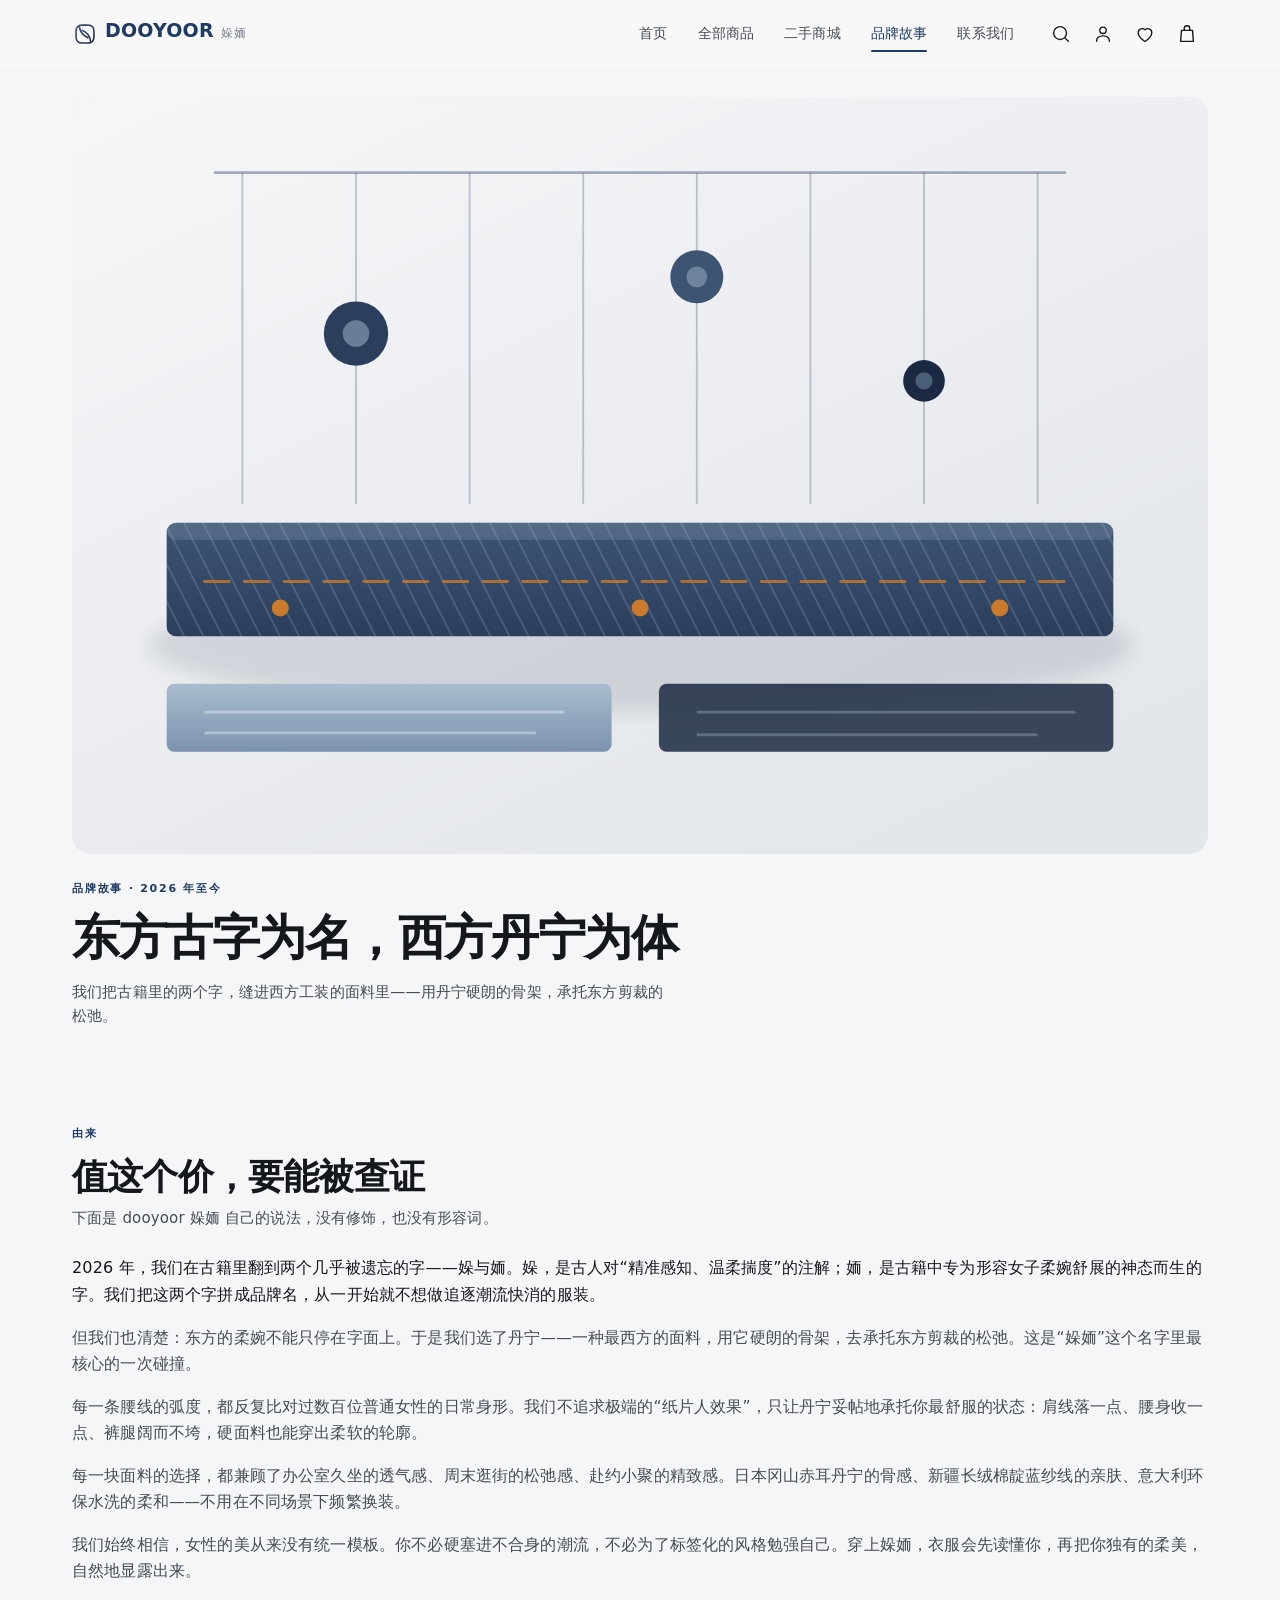
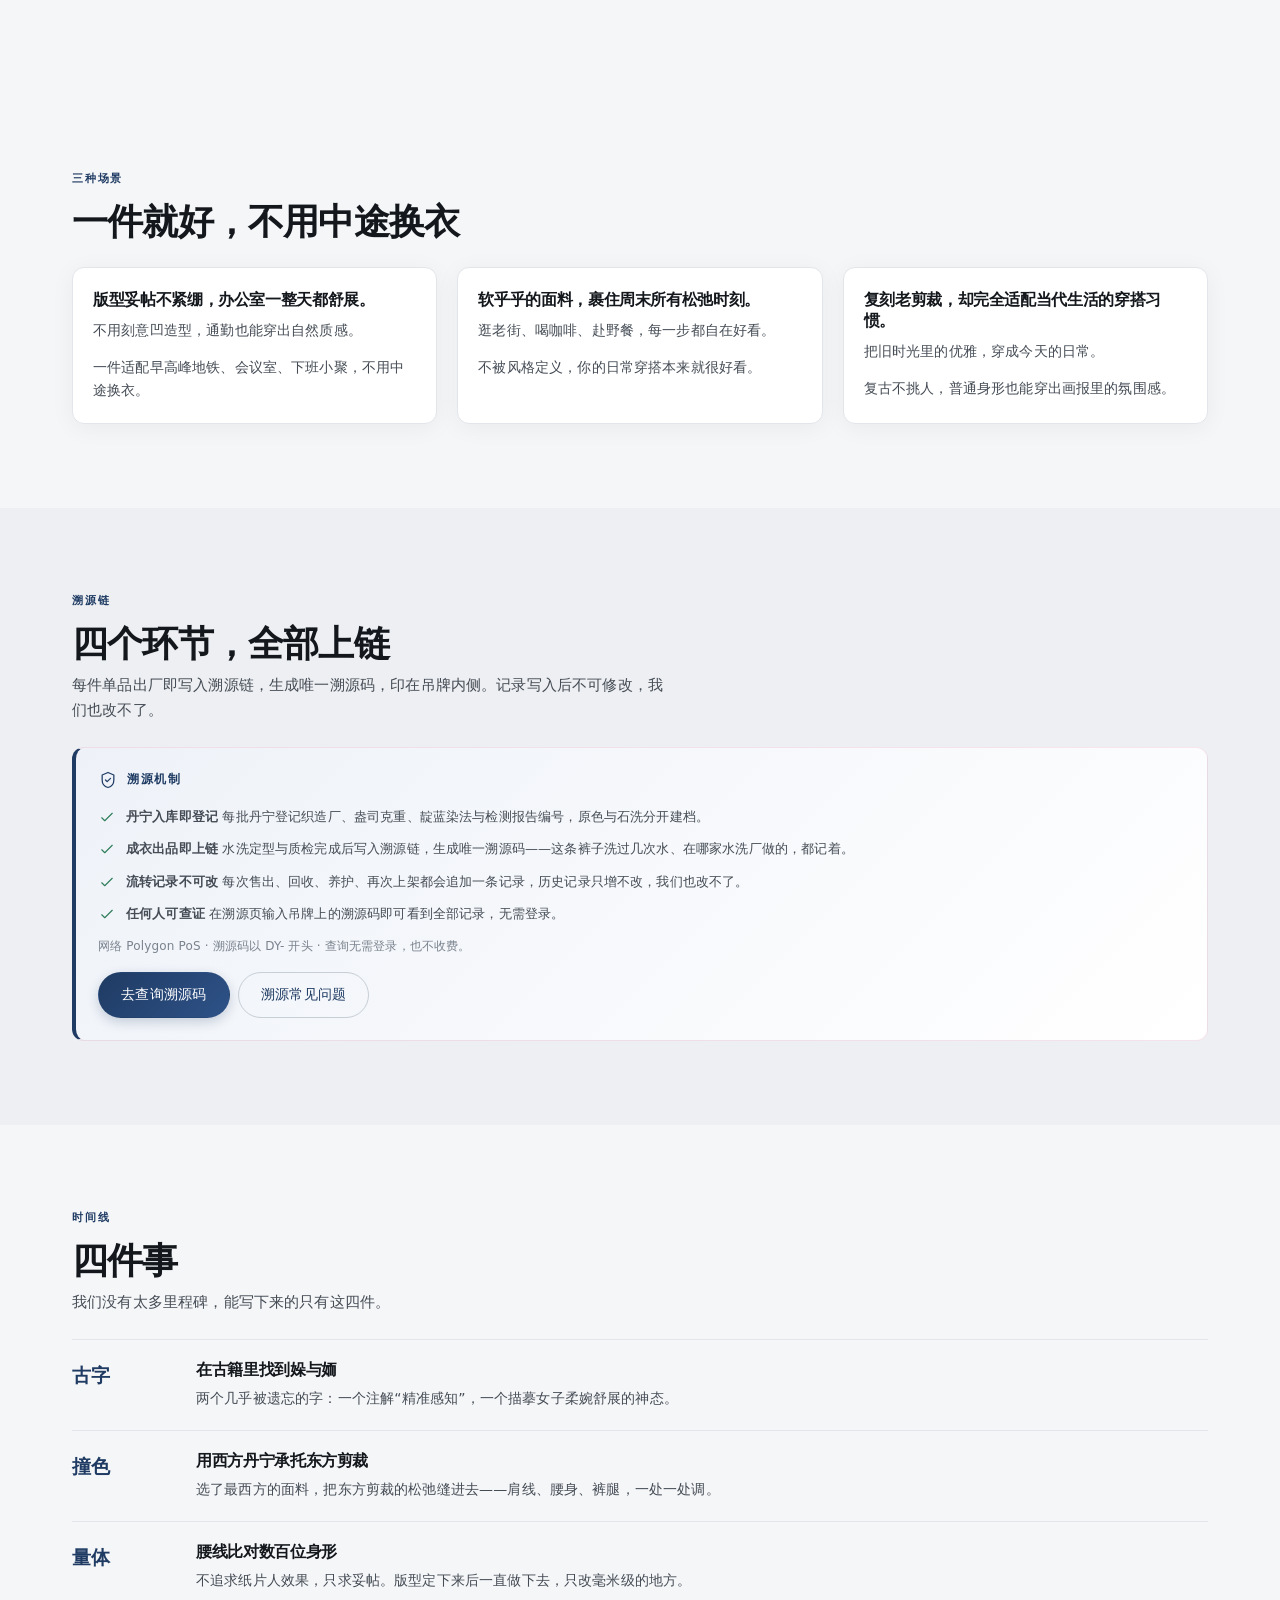
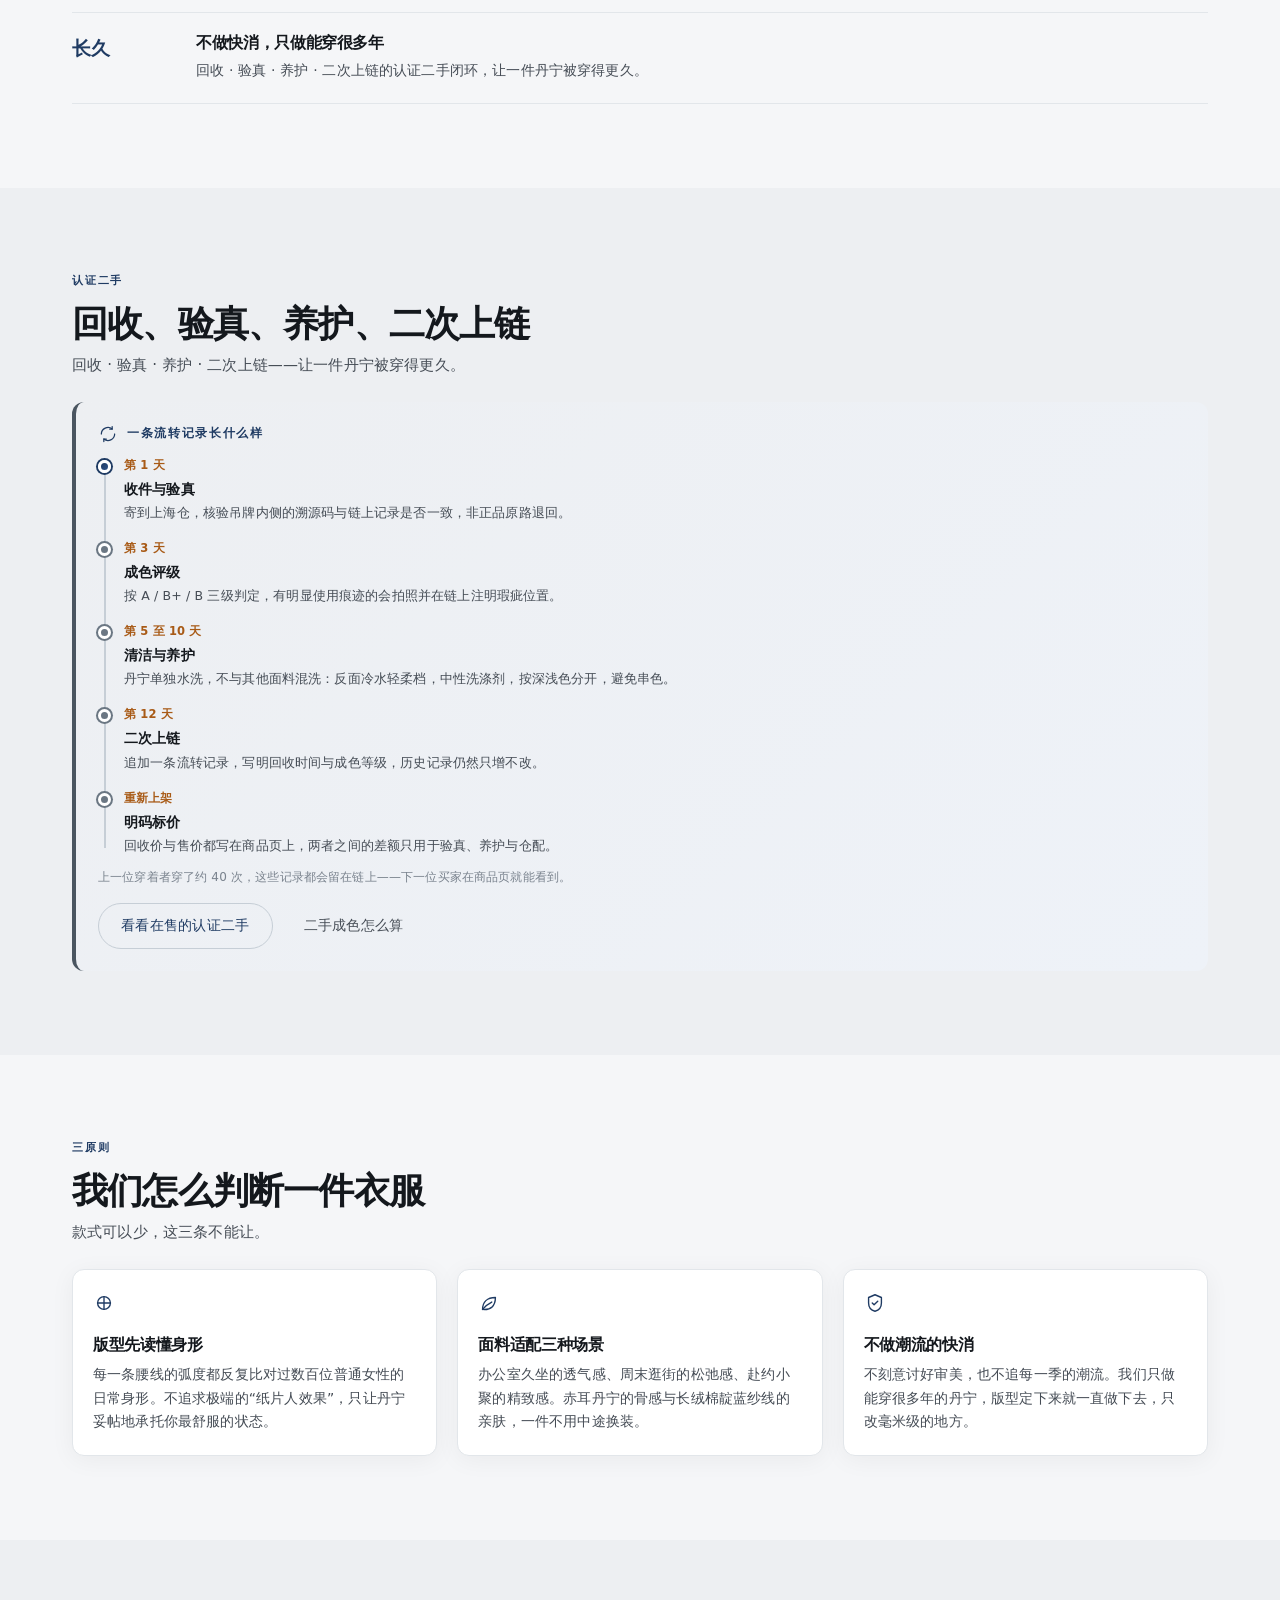
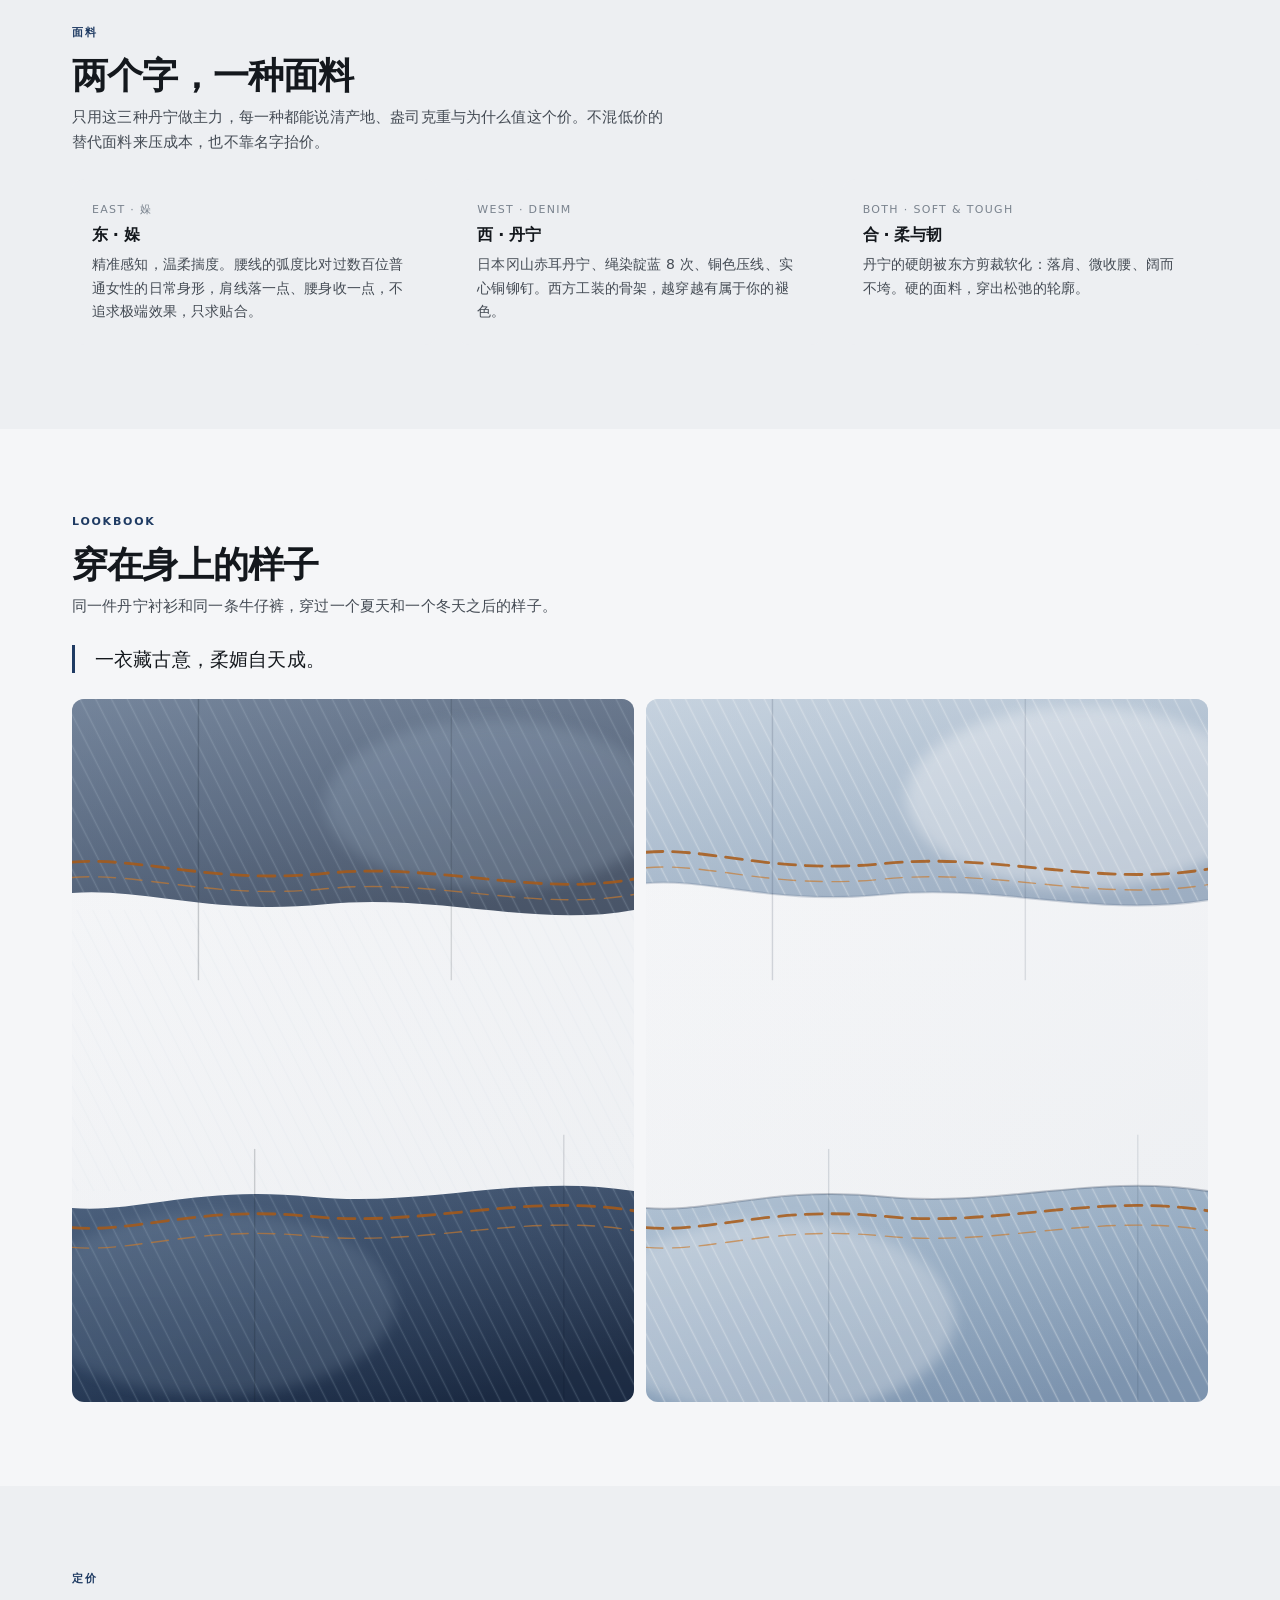
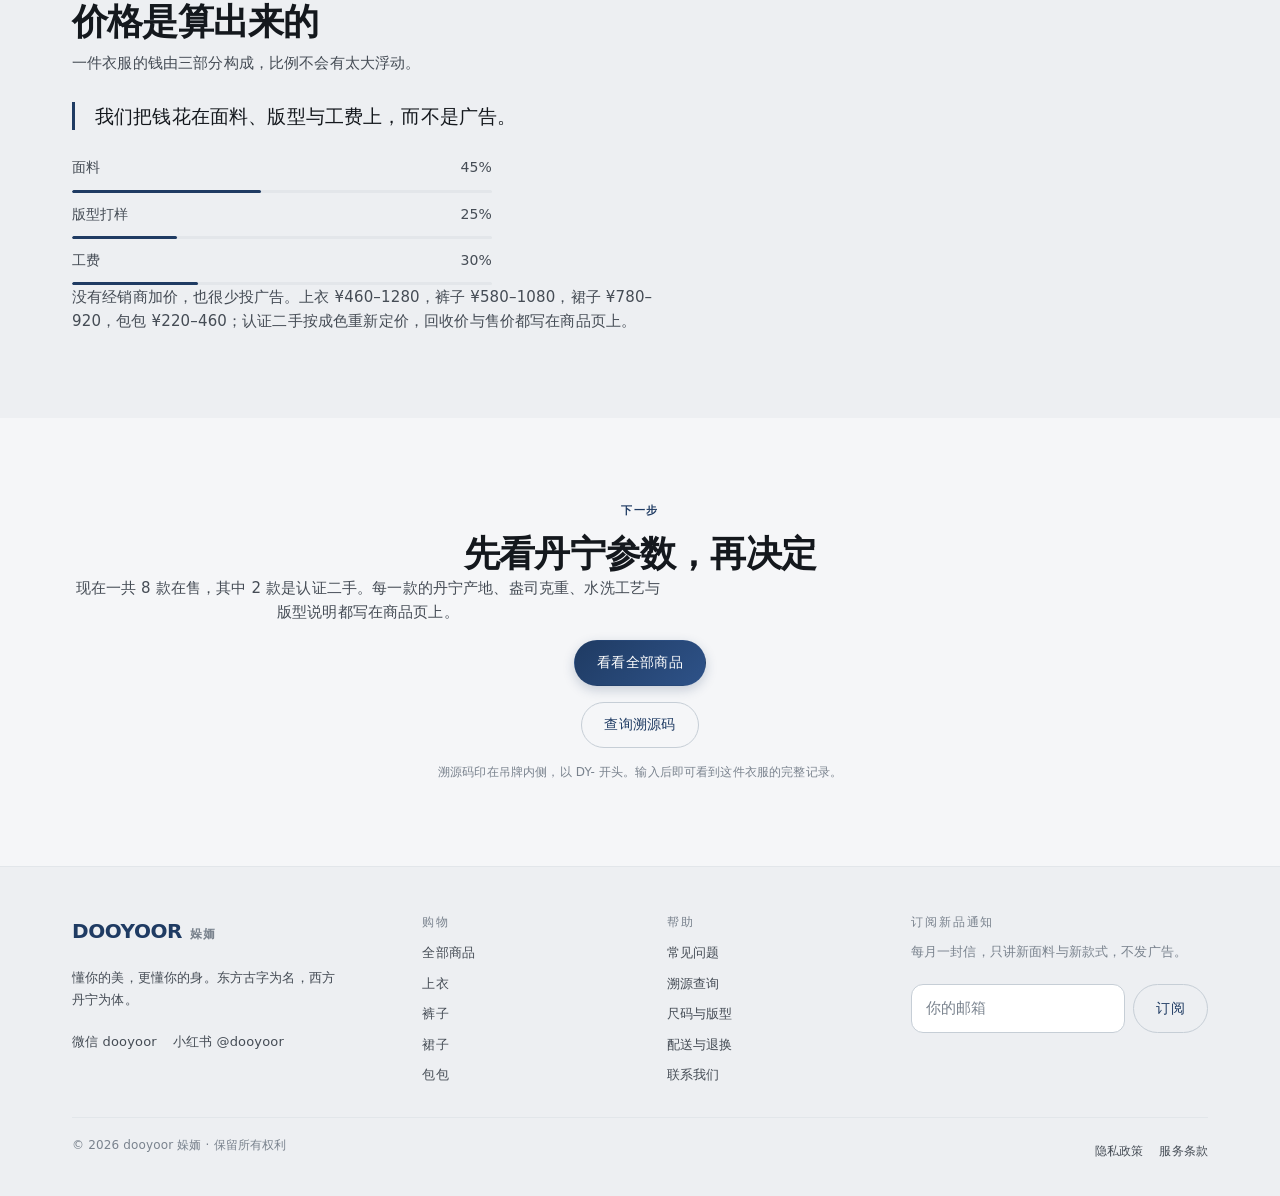
==== about.html @ 101dfeb8 "Add files via upload" ====
<!DOCTYPE html>
<html lang="zh-CN">
<head>
  <meta charset="utf-8">
  <meta name="viewport" content="width=device-width, initial-scale=1, viewport-fit=cover">
  <title>品牌故事 · 㛊䎟 dooyoor</title>
  <meta name="description" content="2026 年我们在古籍里翻到两个几乎被遗忘的字——㛊与䎟。以东方古字为名，用西方丹宁为体，做适配当代都市女性的松弛感丹宁女装。">
  <meta name="theme-color" content="#F5F6F8">
  <meta property="og:type" content="website">
  <meta property="og:title" content="品牌故事 · 㛊䎟 dooyoor">
  <meta property="og:description" content="2026 年我们在古籍里翻到两个几乎被遗忘的字——㛊与䎟。以东方古字为名，用西方丹宁为体，做适配当代都市女性的松弛感丹宁女装。">
  <meta property="og:image" content="assets/hero.svg">
  <link rel="icon" href="assets/logo-mark.svg" type="image/svg+xml">
  <link rel="apple-touch-icon" href="assets/logo-mark.svg">
  <link rel="stylesheet" href="css/style.css">
</head>
<body data-page="about">

  <a class="skip-link" href="#main">跳到主要内容</a>

  <header class="site-header" data-header>
    <div class="container header-inner">
      <button class="icon-btn menu-toggle" type="button" aria-label="打开菜单" aria-expanded="false" aria-controls="drawer" data-menu-toggle>
        <svg viewBox="0 0 24 24" width="22" height="22" aria-hidden="true" fill="none" stroke="currentColor" stroke-width="1.5" stroke-linecap="round"><path d="M3 6h18M3 12h18M3 18h18"/></svg>
      </button>

      <a class="brand" href="index.html">
        <img class="brand-mark" src="assets/logo-mark.svg" alt="" width="26" height="26" decoding="async">
        <span class="brand-name">dooyoor</span>
        <span class="brand-cn" aria-hidden="true">㛊䎟</span>
      </a>

      <nav class="nav-primary" aria-label="主导航">
        <a class="nav-link" href="index.html" data-nav="index">首页</a>
        <a class="nav-link" href="shop.html" data-nav="shop">全部商品</a>
        <a class="nav-link" href="preowned.html" data-nav="preowned">二手商城</a>
        <a class="nav-link" href="about.html" data-nav="about">品牌故事</a>
        <a class="nav-link" href="contact.html" data-nav="contact">联系我们</a>
      </nav>

      <div class="header-actions">
        <button class="icon-btn" type="button" aria-label="搜索商品" aria-expanded="false" aria-controls="search" data-search-toggle>
          <svg viewBox="0 0 24 24" width="22" height="22" aria-hidden="true" fill="none" stroke="currentColor" stroke-width="1.5" stroke-linecap="round"><circle cx="11" cy="11" r="7"/><path d="M20 20l-3.5-3.5"/></svg>
        </button>
        <a class="icon-btn" href="account.html" aria-label="我的" data-account-link>
          <svg viewBox="0 0 24 24" width="22" height="22" aria-hidden="true" fill="none" stroke="currentColor" stroke-width="1.5" stroke-linecap="round" stroke-linejoin="round"><circle cx="12" cy="8" r="3.5"/><path d="M5 20c0-3.9 3.1-6 7-6s7 2.1 7 6"/></svg>
        </a>
        <a class="icon-btn fav-link" href="shop.html?fav=1" aria-label="我的收藏">
          <svg viewBox="0 0 24 24" width="22" height="22" aria-hidden="true" fill="none" stroke="currentColor" stroke-width="1.5" stroke-linecap="round" stroke-linejoin="round"><path d="M12 20.2S4.6 15.5 4.6 10.4A4.3 4.3 0 0 1 12 7.5a4.3 4.3 0 0 1 7.4 2.9c0 5.1-7.4 9.8-7.4 9.8Z"/></svg>
          <span class="cart-badge" data-fav-count hidden>0</span>
        </a>
        <a class="icon-btn" href="cart.html" aria-label="购物袋">
          <svg viewBox="0 0 24 24" width="22" height="22" aria-hidden="true" fill="none" stroke="currentColor" stroke-width="1.5" stroke-linecap="round" stroke-linejoin="round"><path d="M6 8h12l1 12H5L6 8Z"/><path d="M9 8V6a3 3 0 0 1 6 0v2"/></svg>
          <span class="cart-badge" data-cart-count hidden>0</span>
        </a>
      </div>
    </div>
  </header>

  <div class="drawer" id="drawer" data-drawer hidden>
    <div class="drawer-backdrop" data-drawer-close></div>
    <aside class="drawer-panel" role="dialog" aria-modal="true" aria-label="站点菜单">
      <div class="drawer-head">
        <span class="drawer-title">dooyoor</span>
        <button class="icon-btn" type="button" aria-label="关闭菜单" data-drawer-close>
          <svg viewBox="0 0 24 24" width="22" height="22" aria-hidden="true" fill="none" stroke="currentColor" stroke-width="1.5" stroke-linecap="round"><path d="M6 6l12 12M18 6L6 18"/></svg>
        </button>
      </div>
      <nav class="drawer-nav" aria-label="移动端导航">
        <a class="drawer-link" href="index.html" data-nav="index">首页</a>
        <a class="drawer-link" href="shop.html" data-nav="shop">全部商品</a>
        <a class="drawer-link" href="preowned.html" data-nav="preowned">二手商城</a>
        <a class="drawer-link" href="verify.html" data-nav="verify">溯源查询</a>
        <a class="drawer-link" href="about.html" data-nav="about">品牌故事</a>
        <a class="drawer-link" href="contact.html" data-nav="contact">联系我们</a>
        <a class="drawer-link" href="cart.html" data-nav="cart">购物袋</a>
        <a class="drawer-link" href="shop.html?fav=1">我的收藏</a>
        <a class="drawer-link" href="account.html">我的账户</a>
      </nav>
      <div class="drawer-foot">
        <p class="drawer-note">满 ¥999 免运费 · 认证二手 7 天无理由</p>
        <a class="drawer-mail" href="mailto:hello@dooyoor.com">hello@dooyoor.com</a>
      </div>
    </aside>
  </div>

  <div class="search-overlay" id="search" data-search hidden>
    <div class="search-backdrop" data-search-close></div>
    <div class="search-panel" role="dialog" aria-modal="true" aria-label="搜索商品">
      <form class="search-form" action="shop.html" method="get" role="search">
        <label class="u-sr-only" for="siteSearch">搜索商品</label>
        <div class="search-field">
          <input class="input search-input" id="siteSearch" name="q" type="search" placeholder="搜索商品名或品类，如：丹宁" autocomplete="off">
          <button class="search-clear" type="button" aria-label="清空搜索内容" data-search-clear hidden>
            <svg viewBox="0 0 24 24" width="18" height="18" aria-hidden="true" fill="none" stroke="currentColor" stroke-width="1.5" stroke-linecap="round"><path d="M6 6l12 12M18 6L6 18"/></svg>
          </button>
        </div>
        <button class="btn btn--primary" type="submit">搜索</button>
      </form>
      <div class="search-suggest">
        <span class="search-suggest-label">热门搜索</span>
        <a class="filter-chip" href="shop.html?q=丹宁">丹宁</a>
        <a class="filter-chip" href="shop.html?q=牛仔">牛仔裤</a>
        <a class="filter-chip" href="shop.html?q=裙">裙子</a>
        <a class="filter-chip" href="shop.html?cond=used">认证二手</a>
      </div>
      <button class="btn btn--ghost search-close" type="button" data-search-close>关闭</button>
    </div>
  </div>

  <main id="main">

    <section class="about-hero">
      <div class="container">
        <div class="about-hero-media">
          <img src="assets/about-workshop.svg" alt="dooyoor 上海丹宁工坊：六米长的裁床、竖立的线架与几卷待裁的靛蓝丹宁" width="1200" height="800" decoding="async">
        </div>
        <p class="eyebrow">品牌故事 · 2026 年至今</p>
        <h1 class="h1">东方古字为名，西方丹宁为体</h1>
        <p class="lead">我们把古籍里的两个字，缝进西方工装的面料里——用丹宁硬朗的骨架，承托东方剪裁的松弛。</p>
      </div>
    </section>

    <section class="section">
      <div class="container">
        <div class="section-head">
          <p class="eyebrow">由来</p>
          <h2 class="h2">值这个价，要能被查证</h2>
          <p class="lead">下面是 dooyoor 㛊䎟 自己的说法，没有修饰，也没有形容词。</p>
        </div>
        <div class="prose" data-about-story></div>
      </div>
    </section>

    <section class="section">
      <div class="container">
        <div class="section-head">
          <p class="eyebrow">三种场景</p>
          <h2 class="h2">一件就好，不用中途换衣</h2>
        </div>
        <div class="pillars">
          <article class="pillar">
            <h3 class="h3">版型妥帖不紧绷，办公室一整天都舒展。</h3>
            <p>不用刻意凹造型，通勤也能穿出自然质感。</p>
            <p class="chain-note">一件适配早高峰地铁、会议室、下班小聚，不用中途换衣。</p>
          </article>
          <article class="pillar">
            <h3 class="h3">软乎乎的面料，裹住周末所有松弛时刻。</h3>
            <p>逛老街、喝咖啡、赴野餐，每一步都自在好看。</p>
            <p class="chain-note">不被风格定义，你的日常穿搭本来就很好看。</p>
          </article>
          <article class="pillar">
            <h3 class="h3">复刻老剪裁，却完全适配当代生活的穿搭习惯。</h3>
            <p>把旧时光里的优雅，穿成今天的日常。</p>
            <p class="chain-note">复古不挑人，普通身形也能穿出画报里的氛围感。</p>
          </article>
        </div>
      </div>
    </section>

    <section class="section section--paper2" id="chain">
      <div class="container">
        <div class="section-head">
          <p class="eyebrow">溯源链</p>
          <h2 class="h2">四个环节，全部上链</h2>
          <p class="lead">每件单品出厂即写入溯源链，生成唯一溯源码，印在吊牌内侧。记录写入后不可修改，我们也改不了。</p>
        </div>
        <div class="chain-panel">
          <div class="chain-head">
            <svg viewBox="0 0 24 24" width="20" height="20" aria-hidden="true" fill="none" stroke="currentColor" stroke-width="1.5" stroke-linecap="round" stroke-linejoin="round"><path d="M12 3l7 3v6c0 5-3 8-7 9-4-1-7-4-7-9V6l7-3Z"/><path d="M9 12l2 2 4-4"/></svg>
            <span class="chain-title">溯源机制</span>
          </div>
          <div class="verify-steps" data-about-chain-steps></div>
          <p class="chain-note">网络 Polygon PoS · 溯源码以 DY- 开头 · 查询无需登录，也不收费。</p>
          <div class="chain-actions">
            <a class="btn btn--primary" href="verify.html">去查询溯源码</a>
            <a class="btn btn--outline" href="contact.html#faq">溯源常见问题</a>
          </div>
        </div>
      </div>
    </section>

    <section class="section">
      <div class="container">
        <div class="section-head">
          <p class="eyebrow">时间线</p>
          <h2 class="h2">四件事</h2>
          <p class="lead">我们没有太多里程碑，能写下来的只有这四件。</p>
        </div>
        <ol class="timeline" data-about-timeline></ol>
      </div>
    </section>

    <section class="section section--paper2" id="pre-owned">
      <div class="container">
        <div class="section-head">
          <p class="eyebrow">认证二手</p>
          <h2 class="h2">回收、验真、养护、二次上链</h2>
          <p class="lead">回收 · 验真 · 养护 · 二次上链——让一件丹宁被穿得更久。</p>
        </div>
        <div class="lifecycle">
          <div class="chain-head">
            <svg viewBox="0 0 24 24" width="20" height="20" aria-hidden="true" fill="none" stroke="currentColor" stroke-width="1.5" stroke-linecap="round" stroke-linejoin="round"><path d="M4 12a8 8 0 0 1 13-6"/><path d="M20 12a8 8 0 0 1-13 6"/><path d="M17 3v3h-3"/><path d="M7 21v-3h3"/></svg>
            <span class="chain-title">一条流转记录长什么样</span>
          </div>
          <ol class="lifecycle-list">
            <li class="lifecycle-item">
              <span class="lifecycle-marker" aria-hidden="true"></span>
              <p class="lifecycle-date">第 1 天</p>
              <p class="lifecycle-title">收件与验真</p>
              <p class="lifecycle-desc">寄到上海仓，核验吊牌内侧的溯源码与链上记录是否一致，非正品原路退回。</p>
            </li>
            <li class="lifecycle-item">
              <span class="lifecycle-marker" aria-hidden="true"></span>
              <p class="lifecycle-date">第 3 天</p>
              <p class="lifecycle-title">成色评级</p>
              <p class="lifecycle-desc">按 A / B+ / B 三级判定，有明显使用痕迹的会拍照并在链上注明瑕疵位置。</p>
            </li>
            <li class="lifecycle-item">
              <span class="lifecycle-marker" aria-hidden="true"></span>
              <p class="lifecycle-date">第 5 至 10 天</p>
              <p class="lifecycle-title">清洁与养护</p>
              <p class="lifecycle-desc">丹宁单独水洗，不与其他面料混洗：反面冷水轻柔档，中性洗涤剂，按深浅色分开，避免串色。</p>
            </li>
            <li class="lifecycle-item">
              <span class="lifecycle-marker" aria-hidden="true"></span>
              <p class="lifecycle-date">第 12 天</p>
              <p class="lifecycle-title">二次上链</p>
              <p class="lifecycle-desc">追加一条流转记录，写明回收时间与成色等级，历史记录仍然只增不改。</p>
            </li>
            <li class="lifecycle-item">
              <span class="lifecycle-marker" aria-hidden="true"></span>
              <p class="lifecycle-date">重新上架</p>
              <p class="lifecycle-title">明码标价</p>
              <p class="lifecycle-desc">回收价与售价都写在商品页上，两者之间的差额只用于验真、养护与仓配。</p>
            </li>
          </ol>
          <p class="chain-note">上一位穿着者穿了约 40 次，这些记录都会留在链上——下一位买家在商品页就能看到。</p>
          <div class="chain-actions">
            <a class="btn btn--outline" href="shop.html?cond=used">看看在售的认证二手</a>
            <a class="btn btn--ghost" href="contact.html#faq">二手成色怎么算</a>
          </div>
        </div>
      </div>
    </section>

    <section class="section">
      <div class="container">
        <div class="section-head">
          <p class="eyebrow">三原则</p>
          <h2 class="h2">我们怎么判断一件衣服</h2>
          <p class="lead">款式可以少，这三条不能让。</p>
        </div>
        <ul class="pillars" data-about-pillars></ul>
      </div>
    </section>

    <section class="section section--paper2">
      <div class="container">
        <div class="section-head">
          <p class="eyebrow">面料</p>
          <h2 class="h2">两个字，一种面料</h2>
          <p class="lead">只用这三种丹宁做主力，每一种都能说清产地、盎司克重与为什么值这个价。不混低价的替代面料来压成本，也不靠名字抬价。</p>
        </div>
        <div class="fabric-grid">
          <div class="fabric-card">
            <p class="fabric-en">East · 㛊</p>
            <h3 class="h3">东 · 㛊</h3>
            <p>精准感知，温柔揣度。腰线的弧度比对过数百位普通女性的日常身形，肩线落一点、腰身收一点，不追求极端效果，只求贴合。</p>
          </div>
          <div class="fabric-card">
            <p class="fabric-en">West · Denim</p>
            <h3 class="h3">西 · 丹宁</h3>
            <p>日本冈山赤耳丹宁、绳染靛蓝 8 次、铜色压线、实心铜铆钉。西方工装的骨架，越穿越有属于你的褪色。</p>
          </div>
          <div class="fabric-card">
            <p class="fabric-en">Both · Soft &amp; Tough</p>
            <h3 class="h3">合 · 柔与韧</h3>
            <p>丹宁的硬朗被东方剪裁软化：落肩、微收腰、阔而不垮。硬的面料，穿出松弛的轮廓。</p>
          </div>
        </div>
      </div>
    </section>

    <section class="section">
      <div class="container">
        <div class="section-head">
          <p class="eyebrow">Lookbook</p>
          <h2 class="h2">穿在身上的样子</h2>
          <p class="lead">同一件丹宁衬衫和同一条牛仔裤，穿过一个夏天和一个冬天之后的样子。</p>
        </div>
        <p class="quote">一衣藏古意，柔媚自天成。</p>
        <div class="lookbook" data-reveal>
          <div class="look-card">
            <img src="assets/look-01.svg" alt="dooyoor 造型：落肩丹宁衬衫与高腰阔腿牛仔裤的搭配" width="800" height="1000" loading="lazy" decoding="async">
          </div>
          <div class="look-card">
            <img src="assets/look-02.svg" alt="dooyoor 造型：原色丹宁夹克与直筒赤耳牛仔裤的搭配，膝盖与口袋边缘已自然褪色" width="800" height="1000" loading="lazy" decoding="async">
          </div>
        </div>
      </div>
    </section>

    <section class="section section--paper2">
      <div class="container">
        <div class="section-head">
          <p class="eyebrow">定价</p>
          <h2 class="h2">价格是算出来的</h2>
          <p class="lead">一件衣服的钱由三部分构成，比例不会有太大浮动。</p>
        </div>
        <p class="quote">我们把钱花在面料、版型与工费上，而不是广告。</p>
        <div class="cost-list">
          <div class="cost-row">
            <span>面料</span>
            <span class="val">45%</span>
            <span class="cost-bar"><span></span></span>
          </div>
          <div class="cost-row">
            <span>版型打样</span>
            <span class="val">25%</span>
            <span class="cost-bar"><span></span></span>
          </div>
          <div class="cost-row">
            <span>工费</span>
            <span class="val">30%</span>
            <span class="cost-bar"><span></span></span>
          </div>
        </div>
        <p class="lead">没有经销商加价，也很少投广告。上衣 ¥460–1280，裤子 ¥580–1080，裙子 ¥780–920，包包 ¥220–460；认证二手按成色重新定价，回收价与售价都写在商品页上。</p>
      </div>
    </section>

    <section class="section section--tight">
      <div class="container u-center">
        <p class="eyebrow">下一步</p>
        <h2 class="h2">先看丹宁参数，再决定</h2>
        <p class="lead">现在一共 8 款在售，其中 2 款是认证二手。每一款的丹宁产地、盎司克重、水洗工艺与版型说明都写在商品页上。</p>
        <p><a class="btn btn--primary" href="shop.html">看看全部商品</a></p>
        <p><a class="btn btn--outline" href="verify.html">查询溯源码</a></p>
        <p class="chain-note">溯源码印在吊牌内侧，以 DY- 开头。输入后即可看到这件衣服的完整记录。</p>
      </div>
    </section>
  </main>

  <footer class="site-footer">
    <div class="container">
      <div class="footer-grid">
        <div class="footer-col footer-brand">
          <p class="footer-logo">dooyoor<span class="footer-cn">㛊䎟</span></p>
          <p class="footer-tagline">懂你的美，更懂你的身。东方古字为名，西方丹宁为体。</p>
          <p class="footer-social">
            <a class="footer-link" href="contact.html">微信 dooyoor</a>
            <a class="footer-link" href="contact.html">小红书 @dooyoor</a>
          </p>
        </div>
        <div class="footer-col">
          <h2 class="footer-title">购物</h2>
          <a class="footer-link" href="shop.html">全部商品</a>
          <a class="footer-link" href="shop.html?c=tops">上衣</a>
          <a class="footer-link" href="shop.html?c=bottoms">裤子</a>
          <a class="footer-link" href="shop.html?c=skirts">裙子</a>
          <a class="footer-link" href="shop.html?c=bags">包包</a>
        </div>
        <div class="footer-col">
          <h2 class="footer-title">帮助</h2>
          <a class="footer-link" href="contact.html#faq">常见问题</a>
          <a class="footer-link" href="verify.html">溯源查询</a>
          <a class="footer-link" href="contact.html#faq">尺码与版型</a>
          <a class="footer-link" href="contact.html#faq">配送与退换</a>
          <a class="footer-link" href="contact.html">联系我们</a>
        </div>
        <div class="footer-col footer-news">
          <h2 class="footer-title">订阅新品通知</h2>
          <p class="footer-note">每月一封信，只讲新面料与新款式，不发广告。</p>
          <form class="news-form" data-news-form novalidate>
            <label class="u-sr-only" for="newsEmail">邮箱地址</label>
            <input class="input" id="newsEmail" name="email" type="email" placeholder="你的邮箱" autocomplete="email" required>
            <button class="btn btn--outline" type="submit">订阅</button>
          </form>
          <p class="form-note" data-news-note></p>
        </div>
      </div>
      <div class="footer-bottom">
        <p>© <span data-year>2025</span> dooyoor 㛊䎟 · 保留所有权利</p>
        <p class="footer-legal"><a class="footer-link" href="#">隐私政策</a><a class="footer-link" href="#">服务条款</a></p>
      </div>
    </div>
  </footer>

  <nav class="bottom-nav" aria-label="底部导航">
    <a class="bottom-nav-item" href="index.html" data-nav="index">
      <svg viewBox="0 0 24 24" width="22" height="22" aria-hidden="true" fill="none" stroke="currentColor" stroke-width="1.5" stroke-linecap="round" stroke-linejoin="round"><path d="M4 11l8-6 8 6"/><path d="M6 10v9h12v-9"/></svg>
      <span class="bottom-nav-label">首页</span>
    </a>
    <a class="bottom-nav-item" href="shop.html" data-nav="shop">
      <svg viewBox="0 0 24 24" width="22" height="22" aria-hidden="true" fill="none" stroke="currentColor" stroke-width="1.5" stroke-linecap="round" stroke-linejoin="round"><path d="M4 6h16l-1.5 13h-13L4 6Z"/><path d="M9 6a3 3 0 0 1 6 0"/></svg>
      <span class="bottom-nav-label">商品</span>
    </a>
    <a class="bottom-nav-item" href="preowned.html" data-nav="preowned">
      <svg viewBox="0 0 24 24" width="22" height="22" aria-hidden="true" fill="none" stroke="currentColor" stroke-width="1.5" stroke-linecap="round" stroke-linejoin="round"><path d="M4 12a8 8 0 0 1 13-6"/><path d="M20 12a8 8 0 0 1-13 6"/><path d="M17 3v3h-3"/><path d="M7 21v-3h3"/></svg>
      <span class="bottom-nav-label">二手</span>
    </a>
    <a class="bottom-nav-item" href="cart.html" data-nav="cart">
      <span class="bottom-nav-icon-wrap">
        <svg viewBox="0 0 24 24" width="22" height="22" aria-hidden="true" fill="none" stroke="currentColor" stroke-width="1.5" stroke-linecap="round" stroke-linejoin="round"><path d="M6 8h12l1 12H5L6 8Z"/><path d="M9 8V6a3 3 0 0 1 6 0v2"/></svg>
        <span class="cart-badge" data-cart-count hidden>0</span>
      </span>
      <span class="bottom-nav-label">购物袋</span>
    </a>
    <a class="bottom-nav-item" href="account.html" data-nav="account">
      <svg viewBox="0 0 24 24" width="22" height="22" aria-hidden="true" fill="none" stroke="currentColor" stroke-width="1.5" stroke-linecap="round" stroke-linejoin="round"><circle cx="12" cy="8" r="3.5"/><path d="M5 20c0-3.9 3.1-6 7-6s7 2.1 7 6"/></svg>
      <span class="bottom-nav-label">我的</span>
    </a>
  </nav>
  <div class="toast" data-toast role="status" aria-live="polite"></div>

  <script src="js/site-config.js"></script>
  <script src="js/cart.js"></script>
  <script src="js/main.js"></script>
  <script src="js/fav.js"></script>
  <script src="js/auth.js"></script>
  <script src="js/wallet.js"></script>
  <script src="js/orders.js"></script>
  <script src="js/preowned.js"></script>
  <script src="js/about.js"></script>
</body>
</html>
---- css/style.css ----
/* ==========================================================================
   dooyoor 㛊䎟 — 设计系统
   移动优先 · 零依赖 · 单文件
   顺序：令牌 → 基础 → 排版 → 布局 → 控件 → 组件 → 页面 → 响应式 → 动效
   ========================================================================== */

/* ---------- 1. 设计令牌 ---------- */
:root {
  /* ---- DOOYOOR 品牌色：靛蓝丹宁 + 铜棕缝线 ---- */
  --paper: #F5F6F8;
  --paper-2: #EDEFF2;
  --paper-3: #E3E6EA;
  --ink: #14181D;
  --ink-2: #454C55;
  --ink-3: #7A838E;
  --line: #E2E6EA;
  --line-2: #C6CED6;

  --accent: #1F3B63;
  --accent-2: #142943;
  --accent-light: #2E5288;
  --accent-soft: #EEF2F8;
  --accent-tint: #E7EDF6;
  --accent-grad: linear-gradient(135deg, #1F3B63, #2E5288);
  --accent-glow: 0 4px 12px rgba(31, 59, 99, .22);
  --accent-glow-lg: 0 8px 32px rgba(31, 59, 99, .16);

  --tertiary: #A85A16;
  --tertiary-2: #C97A2B;
  --tertiary-grad: linear-gradient(135deg, #A85A16, #C97A2B);

  --secondary: #4A5560;
  --secondary-2: #6B7783;
  --secondary-soft: #DCE1E6;
  --sage: #4A5560;

  --white: #FFFFFF;
  --ok: #2E7D5B;
  --ok-soft: #E7F3EE;
  --err: #B3261E;
  --err-soft: #FBEAE8;

  --radius-s: 6px;
  --radius-m: 12px;
  --radius-l: 20px;
  --radius-pill: 999px;

  --shadow-1: 0 4px 24px rgba(27, 27, 27, .05);
  --shadow-2: 0 12px 40px rgba(27, 27, 27, .10);

  /* 本地优先：本机装了 Manrope / Inter 就用，没装则回落系统几何无衬线。
     全程不产生任何网络请求，也不依赖 Google Fonts。 */
  --font-display: "Manrope", "Segoe UI Variable Display", "Segoe UI", -apple-system, BlinkMacSystemFont, "SF Pro Display", "PingFang SC", "Hiragino Sans GB", "Microsoft YaHei", system-ui, sans-serif;
  --font-sans: "Inter", "Segoe UI Variable Text", "Segoe UI", -apple-system, BlinkMacSystemFont, "Helvetica Neue", "PingFang SC", "Hiragino Sans GB", "Microsoft YaHei", system-ui, sans-serif;
  --font-mono: ui-monospace, SFMono-Regular, Menlo, Consolas, "Liberation Mono", monospace;

  --container: 1200px;
  --gutter: 20px;
  --header-h: 60px;
  --bottomnav-h: 60px;

  --ease: cubic-bezier(.22, .61, .36, 1);
  --safe-b: env(safe-area-inset-bottom, 0px);
}

/* ---------- 2. 基础 ---------- */
*,
*::before,
*::after { box-sizing: border-box; }

html {
  -webkit-text-size-adjust: 100%;
  scroll-behavior: smooth;
}

body {
  margin: 0;
  background: var(--paper);
  color: var(--ink);
  font-family: var(--font-sans);
  font-size: 15px;
  line-height: 1.65;
  letter-spacing: .01em;
  -webkit-font-smoothing: antialiased;
  text-rendering: optimizeLegibility;
  overflow-x: hidden;
}

body.is-locked { overflow: hidden; }

img,
svg { max-width: 100%; }

img { height: auto; display: block; }

a { color: inherit; text-decoration: none; }

button,
input,
select,
textarea {
  font: inherit;
  color: inherit;
}

button { cursor: pointer; background: none; border: 0; padding: 0; }

ul, ol { margin: 0; padding: 0; list-style: none; }

p { margin: 0 0 1em; }
p:last-child { margin-bottom: 0; }

h1, h2, h3, h4 { margin: 0; font-weight: 500; line-height: 1.25; }

hr { border: 0; border-top: 1px solid var(--line); margin: 24px 0; }

:focus-visible {
  outline: 2px solid var(--accent);
  outline-offset: 2px;
  border-radius: 2px;
}

::selection { background: var(--accent-soft); color: var(--ink); }

main { padding-bottom: calc(var(--bottomnav-h) + var(--safe-b) + 32px); }

/* ---------- 3. 排版 ---------- */
.eyebrow {
  display: block;
  font-size: 11px;
  letter-spacing: .18em;
  text-transform: uppercase;
  color: var(--ink-3);
  margin-bottom: 12px;
}

.h1, .h2, .h3 {
  font-family: var(--font-display);
  font-weight: 400;
  letter-spacing: -.01em;
}

.h1 { font-size: 30px; line-height: 1.15; }
.h2 { font-size: 24px; line-height: 1.2; }
.h3 { font-size: 19px; line-height: 1.3; }

.lead {
  font-size: 15px;
  color: var(--ink-2);
  max-width: 62ch;
}

.muted { color: var(--ink-3); }

.prose p { margin-bottom: 1.15em; color: var(--ink-2); }
.prose p:first-child { color: var(--ink); font-size: 16px; }

.u-sr-only {
  position: absolute !important;
  width: 1px; height: 1px;
  padding: 0; margin: -1px;
  overflow: hidden;
  clip: rect(0 0 0 0);
  white-space: nowrap;
  border: 0;
}

.u-hide { display: none !important; }
.u-center { text-align: center; }
.u-nowrap { white-space: nowrap; }

/* ---------- 4. 布局 ---------- */
.container {
  width: 100%;
  max-width: var(--container);
  margin-inline: auto;
  padding-inline: var(--gutter);
}

.section { padding-block: 44px; }
.section--tight { padding-block: 28px; }

.section--ink {
  background: var(--ink);
  color: var(--paper);
}
.section--ink .eyebrow { color: var(--ink-3); }
.section--ink .lead,
.section--ink .prose p { color: #CFC7BA; }

.section--paper2 { background: var(--paper-2); }

.section-head { margin-bottom: 24px; }
.section-head--split {
  display: flex;
  align-items: flex-end;
  justify-content: space-between;
  gap: 16px;
}
.section-head .h2 { margin-bottom: 8px; }

.section-link {
  font-size: 13px;
  border-bottom: 1px solid var(--ink);
  padding-bottom: 2px;
  white-space: nowrap;
}
.section-link:hover { color: var(--accent); border-color: var(--accent); }

.page-head { padding-block: 32px 20px; }
.page-head .h1 { margin-bottom: 10px; }

.breadcrumb {
  font-size: 12px;
  color: var(--ink-3);
  margin-bottom: 14px;
}
.breadcrumb a:hover { color: var(--ink); }
.breadcrumb span[aria-hidden] { margin-inline: 6px; }

.skip-link {
  position: absolute;
  left: 12px;
  top: -60px;
  z-index: 200;
  background: var(--ink);
  color: var(--paper);
  padding: 10px 16px;
  border-radius: var(--radius-s);
  transition: top .2s var(--ease);
}
.skip-link:focus { top: 12px; }

/* ---------- 5. 控件 ---------- */
.btn {
  display: inline-flex;
  align-items: center;
  justify-content: center;
  gap: 8px;
  min-height: 46px;
  padding: 0 22px;
  border-radius: var(--radius-pill);
  border: 1px solid transparent;
  font-size: 14px;
  font-weight: 500;
  letter-spacing: .02em;
  text-align: center;
  transition: background-color .2s var(--ease), color .2s var(--ease),
              border-color .2s var(--ease), transform .12s var(--ease);
}
.btn:active { transform: scale(.985); }

.btn--primary { background: var(--ink); color: var(--paper); }
.btn--primary:hover { background: var(--accent-2); }

.btn--outline { border-color: var(--line-2); color: var(--ink); }
.btn--outline:hover { border-color: var(--ink); background: var(--paper-2); }

.btn--ghost { color: var(--ink-2); }
.btn--ghost:hover { color: var(--ink); background: var(--paper-2); }

.btn--block { width: 100%; }
.btn--sm { min-height: 44px; padding: 0 16px; font-size: 13px; }

.btn[disabled], .btn[aria-disabled="true"] {
  opacity: .45;
  pointer-events: none;
}

.link-btn {
  font-size: 13px;
  color: var(--ink-3);
  text-decoration: underline;
  text-underline-offset: 3px;
}
.link-btn:hover { color: var(--accent); }

.icon-btn {
  position: relative;
  display: inline-flex;
  align-items: center;
  justify-content: center;
  width: 42px;
  height: 42px;
  border-radius: var(--radius-pill);
  color: var(--ink);
  transition: background-color .2s var(--ease);
}
.icon-btn:hover { background: var(--paper-2); }

.cart-badge {
  position: absolute;
  top: 4px;
  right: 2px;
  min-width: 17px;
  height: 17px;
  padding: 0 4px;
  border-radius: var(--radius-pill);
  background: var(--accent);
  color: var(--white);
  font-size: 10px;
  font-weight: 600;
  line-height: 17px;
  text-align: center;
  font-family: var(--font-sans);
}
.cart-badge[hidden] { display: none; }

.input, .select, .textarea {
  display: block;
  width: 100%;
  min-height: 46px;
  padding: 11px 14px;
  background: var(--white);
  color: var(--ink);
  border: 1px solid var(--line-2);
  border-radius: var(--radius-m);
  font-size: 15px;
  transition: border-color .18s var(--ease), box-shadow .18s var(--ease);
}
.textarea { min-height: 130px; resize: vertical; line-height: 1.6; }

.input::placeholder, .textarea::placeholder { color: var(--ink-3); }

.input:focus, .select:focus, .textarea:focus {
  outline: 0;
  border-color: var(--ink);
  box-shadow: 0 0 0 3px rgba(23, 20, 15, .07);
}

.input.is-invalid, .textarea.is-invalid {
  border-color: var(--err);
  background: #FDF6F4;
}

.select {
  appearance: none;
  background-image: url("data:image/svg+xml;charset=utf-8,%3Csvg xmlns='http://www.w3.org/2000/svg' viewBox='0 0 24 24' fill='none' stroke='%234A443B' stroke-width='1.5' stroke-linecap='round'%3E%3Cpath d='M6 9l6 6 6-6'/%3E%3C/svg%3E");
  background-repeat: no-repeat;
  background-position: right 12px center;
  background-size: 18px 18px;
  padding-right: 40px;
}

.filter-chip {
  position: relative;
  display: inline-flex;
  align-items: center;
  justify-content: center;
  /* 可见框缩到 34px，与 13px 文字比例协调；
     可点区域由下面的 ::after 撑到 44px，触控标准不降。 */
  min-height: 34px;
  padding: 0 14px;
  border: 1px solid var(--line-2);
  border-radius: 9px;
  background: transparent;
  color: var(--ink-2);
  font-size: 13px;
  line-height: 1;
  white-space: nowrap;
  transition: background-color .18s var(--ease), color .18s var(--ease), border-color .18s var(--ease);
}

/* 透明热区：把可点范围向外扩 5px，凑满 44px 触控高度 */
.filter-chip::after {
  content: "";
  position: absolute;
  inset: -5px;
  border-radius: 12px;
}
.filter-chip:hover { border-color: var(--ink); color: var(--ink); }
.filter-chip.is-active {
  background: var(--ink);
  border-color: var(--ink);
  color: var(--paper);
}

/* ---------- 6. 页头 ---------- */
.site-header {
  position: sticky;
  top: 0;
  z-index: 80;
  background: rgba(247, 244, 239, .92);
  backdrop-filter: saturate(160%) blur(12px);
  -webkit-backdrop-filter: saturate(160%) blur(12px);
  border-bottom: 1px solid transparent;
  transition: border-color .25s var(--ease), box-shadow .25s var(--ease);
}
.site-header.is-stuck {
  border-bottom-color: var(--line);
  box-shadow: 0 6px 20px -18px rgba(23, 20, 15, .5);
}

.header-inner {
  display: flex;
  align-items: center;
  gap: 4px;
  height: var(--header-h);
}

.brand {
  display: inline-flex;
  align-items: baseline;
  gap: 7px;
  margin-right: auto;
  min-width: 0;
}
.brand-mark { align-self: center; flex: none; }
.brand-name {
  font-family: var(--font-display);
  font-size: 20px;
  letter-spacing: .04em;
  line-height: 1;
}
.brand-cn {
  font-size: 12px;
  color: var(--ink-3);
  letter-spacing: .1em;
  line-height: 1;
}

.nav-primary { display: none; }

.header-actions {
  display: flex;
  align-items: center;
  gap: 0;
}

/* ---------- 7. 抽屉 ---------- */
.drawer { position: fixed; inset: 0; z-index: 120; }
.drawer[hidden] { display: none; }

.drawer-backdrop {
  position: absolute;
  inset: 0;
  background: rgba(23, 20, 15, .45);
  opacity: 0;
  transition: opacity .28s var(--ease);
}
.drawer.is-open .drawer-backdrop { opacity: 1; }

.drawer-panel {
  position: absolute;
  inset-block: 0;
  left: 0;
  width: min(84vw, 340px);
  display: flex;
  flex-direction: column;
  background: var(--paper);
  box-shadow: var(--shadow-2);
  transform: translateX(-102%);
  transition: transform .32s var(--ease);
  padding-bottom: var(--safe-b);
}
.drawer.is-open .drawer-panel { transform: translateX(0); }

.drawer-head {
  display: flex;
  align-items: center;
  justify-content: space-between;
  padding: 10px 12px 10px 20px;
  border-bottom: 1px solid var(--line);
  min-height: var(--header-h);
}
.drawer-title {
  font-family: var(--font-display);
  font-size: 18px;
  letter-spacing: .04em;
}

.drawer-nav { display: flex; flex-direction: column; padding: 8px 0; }
.drawer-link {
  padding: 14px 20px;
  font-size: 17px;
  font-family: var(--font-display);
  border-bottom: 1px solid var(--line);
  transition: background-color .18s var(--ease), color .18s var(--ease);
}
.drawer-link:hover { background: var(--paper-2); }
.drawer-link[aria-current="page"] { color: var(--accent); }

.drawer-foot {
  margin-top: auto;
  padding: 20px;
  border-top: 1px solid var(--line);
}
.drawer-note { font-size: 12px; color: var(--ink-3); margin-bottom: 6px; }
.drawer-mail { font-size: 13px; border-bottom: 1px solid var(--line-2); }

/* ---------- 8. 搜索层 ---------- */
.search-overlay { position: fixed; inset: 0; z-index: 130; }
.search-overlay[hidden] { display: none; }

.search-backdrop {
  position: absolute;
  inset: 0;
  background: rgba(23, 20, 15, .5);
  opacity: 0;
  transition: opacity .25s var(--ease);
}
.search-overlay.is-open .search-backdrop { opacity: 1; }

.search-panel {
  position: absolute;
  inset-inline: 0;
  top: 0;
  background: var(--paper);
  padding: 20px var(--gutter) 24px;
  box-shadow: var(--shadow-2);
  transform: translateY(-14px);
  opacity: 0;
  transition: transform .28s var(--ease), opacity .28s var(--ease);
}
.search-overlay.is-open .search-panel { transform: translateY(0); opacity: 1; }

.search-form { display: flex; gap: 8px; }
.search-input { flex: 1 1 auto; min-width: 0; }

.search-suggest {
  display: flex;
  align-items: center;
  flex-wrap: wrap;
  gap: 8px;
  margin-top: 14px;
}
.search-suggest-label { font-size: 12px; color: var(--ink-3); }
.search-close { margin-top: 12px; }

/* ---------- 9. 底部导航 ---------- */
.bottom-nav {
  position: fixed;
  inset-inline: 0;
  bottom: 0;
  z-index: 70;
  display: grid;
  grid-template-columns: repeat(5, 1fr);
  background: rgba(247, 244, 239, .96);
  backdrop-filter: saturate(160%) blur(12px);
  -webkit-backdrop-filter: saturate(160%) blur(12px);
  border-top: 1px solid var(--line);
  padding-bottom: var(--safe-b);
}

.bottom-nav-item {
  display: flex;
  flex-direction: column;
  align-items: center;
  justify-content: center;
  gap: 3px;
  min-height: var(--bottomnav-h);
  color: var(--ink-3);
  transition: color .18s var(--ease);
}
.bottom-nav-item[aria-current="page"] { color: var(--ink); }
.bottom-nav-item[aria-current="page"] .bottom-nav-label { font-weight: 600; }

.bottom-nav-label { font-size: 10.5px; letter-spacing: .02em; }
.bottom-nav-icon-wrap { position: relative; display: inline-flex; }

/* ---------- 10. 页脚 ---------- */
.site-footer {
  background: var(--paper-2);
  border-top: 1px solid var(--line);
  padding-block: 36px 24px;
  font-size: 13px;
}

.footer-grid { display: grid; gap: 28px; }

/* 页脚品牌栏（原先只有结构、漏了样式规则） */
.footer-brand { max-width: 42ch; }

.footer-logo {
  font-family: var(--font-display);
  font-size: 20px;
  letter-spacing: .04em;
  margin-bottom: 10px;
}
.footer-cn { font-size: 12px; color: var(--ink-3); margin-left: 8px; letter-spacing: .1em; }

.footer-tagline { color: var(--ink-2); max-width: 32ch; margin-bottom: 12px; }

.footer-social { display: flex; gap: 16px; flex-wrap: wrap; }

.footer-title {
  font-size: 12px;
  letter-spacing: .16em;
  text-transform: uppercase;
  color: var(--ink-3);
  font-weight: 500;
  margin-bottom: 12px;
}

.footer-col { display: flex; flex-direction: column; align-items: flex-start; gap: 9px; }
.footer-col .footer-title { margin-bottom: 3px; }

.footer-link { color: var(--ink-2); transition: color .18s var(--ease); }
.footer-link:hover { color: var(--accent); }

.footer-note { color: var(--ink-3); font-size: 12.5px; }

.footer-news { max-width: 340px; }
.news-form { display: flex; gap: 8px; width: 100%; }
.news-form .input { flex: 1 1 auto; min-width: 0; min-height: 42px; }
.news-form .btn { flex: none; }
.form-note { font-size: 12px; color: var(--ok); margin-top: 8px; min-height: 1em; }
.form-note.is-error { color: var(--err); }

.footer-bottom {
  display: flex;
  flex-wrap: wrap;
  gap: 10px 20px;
  justify-content: space-between;
  align-items: center;
  margin-top: 32px;
  padding-top: 18px;
  border-top: 1px solid var(--line);
  color: var(--ink-3);
  font-size: 12px;
}
.footer-legal { display: flex; gap: 16px; }

/* ---------- 11. Hero ---------- */
.hero {
  display: grid;
  gap: 22px;
  padding-block: 18px 34px;
}

.hero-media {
  position: relative;
  overflow: hidden;
  border-radius: var(--radius-l);
  background: var(--paper-3);
}
.hero-media img { width: 100%; }

.hero-body { display: flex; flex-direction: column; align-items: flex-start; }

.hero-title {
  font-family: var(--font-display);
  font-weight: 400;
  font-size: 33px;
  line-height: 1.12;
  letter-spacing: -.012em;
  margin-bottom: 14px;
}
.hero-title em {
  font-style: normal;
  color: var(--accent);
}

.hero-sub { color: var(--ink-2); margin-bottom: 22px; max-width: 44ch; }

.hero-cta { display: flex; flex-wrap: wrap; gap: 10px; width: 100%; }
.hero-cta .btn { flex: 1 1 auto; min-width: 138px; }

.hero-meta {
  display: flex;
  flex-wrap: wrap;
  gap: 8px 22px;
  margin-top: 26px;
  padding-top: 20px;
  border-top: 1px solid var(--line);
  width: 100%;
  font-size: 12.5px;
  color: var(--ink-3);
}
.hero-meta li { display: flex; align-items: center; gap: 7px; }

/* ---------- 12. 系列卡 ---------- */
.collection-grid { display: grid; grid-template-columns: repeat(2, 1fr); gap: 12px; }

.collection-card { display: block; }

.collection-media {
  position: relative;
  overflow: hidden;
  border-radius: var(--radius-m);
  background: var(--paper-3);
  aspect-ratio: 4 / 5;
}
.collection-media img {
  width: 100%;
  height: 100%;
  object-fit: cover;
  transition: transform .6s var(--ease);
}
.collection-card:hover .collection-media img { transform: scale(1.035); }

.collection-label {
  display: flex;
  align-items: baseline;
  justify-content: space-between;
  gap: 8px;
  padding: 11px 2px 0;
  font-size: 14px;
}
.collection-label em {
  font-style: normal;
  font-size: 11px;
  color: var(--ink-3);
  letter-spacing: .12em;
  text-transform: uppercase;
}

/* ---------- 13. 商品卡 ---------- */
.product-grid { display: grid; grid-template-columns: repeat(2, 1fr); gap: 14px 12px; }

.product-card { display: flex; flex-direction: column; }

.product-media {
  position: relative;
  display: block;
  overflow: hidden;
  border-radius: var(--radius-m);
  background: var(--paper-3);
  aspect-ratio: 4 / 5;
}
.product-media img {
  width: 100%;
  height: 100%;
  object-fit: cover;
  transition: transform .6s var(--ease);
}
.product-card:hover .product-media img { transform: scale(1.035); }

.product-badge {
  position: absolute;
  top: 10px;
  left: 10px;
  padding: 4px 10px;
  border-radius: var(--radius-pill);
  background: rgba(247, 244, 239, .94);
  color: var(--ink);
  font-size: 10.5px;
  letter-spacing: .06em;
}

.product-body { padding: 11px 2px 0; }

.product-name { font-size: 14px; font-weight: 400; line-height: 1.4; }
.product-name a:hover { color: var(--accent); }

.product-en {
  font-size: 11px;
  color: var(--ink-3);
  letter-spacing: .07em;
  text-transform: uppercase;
  margin: 3px 0 6px;
}

.product-price { display: flex; align-items: baseline; gap: 8px; margin-bottom: 8px; }

.price { font-family: var(--font-display); font-size: 15px; }
.price--sale { color: var(--accent); }
.price--was {
  font-size: 12px;
  color: var(--ink-3);
  text-decoration: line-through;
}

.product-swatches { display: flex; gap: 5px; flex-wrap: wrap; }

.swatch {
  display: block;
  width: 13px;
  height: 13px;
  border-radius: var(--radius-pill);
  background: var(--sw, var(--paper-3));
  box-shadow: inset 0 0 0 1px rgba(23, 20, 15, .16);
}

/* ---------- 14. 列表页工具条 ---------- */
.shop-toolbar {
  display: flex;
  flex-direction: column;
  gap: 12px;
  padding-block: 4px 20px;
  border-bottom: 1px solid var(--line);
  margin-bottom: 20px;
}

.filter-bar {
  display: flex;
  gap: 8px;
  overflow-x: auto;
  scrollbar-width: none;
  -webkit-overflow-scrolling: touch;
  padding-bottom: 2px;
  margin-inline: calc(var(--gutter) * -1);
  padding-inline: var(--gutter);
}
.filter-bar::-webkit-scrollbar { display: none; }

.toolbar-row {
  display: flex;
  align-items: center;
  justify-content: space-between;
  gap: 12px;
}

.result-count { font-size: 12.5px; color: var(--ink-3); }

.sort-select { width: auto; min-width: 150px; min-height: 40px; font-size: 13px; }

.empty-state {
  padding: 56px 20px;
  text-align: center;
  color: var(--ink-3);
  border: 1px dashed var(--line-2);
  border-radius: var(--radius-m);
}
.empty-state[hidden] { display: none; }
.empty-state .h3 { color: var(--ink); margin-bottom: 8px; }
.empty-state .btn { margin-top: 18px; }

/* ---------- 15. 商品详情 ---------- */
.pdp { display: grid; gap: 26px; padding-block: 18px 34px; }

.pdp-gallery { display: grid; gap: 10px; }

.gallery-main {
  overflow: hidden;
  border-radius: var(--radius-l);
  background: var(--paper-3);
  aspect-ratio: 4 / 5;
}
.gallery-main img { width: 100%; height: 100%; object-fit: cover; }

.gallery-thumbs { display: flex; gap: 8px; }
.thumb {
  flex: 0 0 64px;
  overflow: hidden;
  border-radius: var(--radius-s);
  border: 1px solid var(--line);
  background: var(--paper-3);
  padding: 0;
  aspect-ratio: 4 / 5;
  transition: border-color .18s var(--ease), opacity .18s var(--ease);
  opacity: .62;
}
.thumb img { width: 100%; height: 100%; object-fit: cover; }
.thumb.is-active { border-color: var(--ink); opacity: 1; }

.pdp-info { display: flex; flex-direction: column; align-items: flex-start; }

.pdp-title { font-family: var(--font-display); font-size: 25px; font-weight: 400; margin-bottom: 5px; }
.pdp-en { font-size: 11.5px; letter-spacing: .1em; text-transform: uppercase; color: var(--ink-3); margin-bottom: 14px; }

.pdp-price { display: flex; align-items: baseline; gap: 10px; margin-bottom: 10px; }
.pdp-price .price { font-size: 21px; }

.pdp-rating {
  display: flex;
  align-items: center;
  gap: 7px;
  font-size: 12.5px;
  color: var(--ink-3);
  margin-bottom: 16px;
}
.pdp-rating .stars { display: inline-flex; gap: 1px; color: var(--accent); }

.pdp-short { color: var(--ink-2); margin-bottom: 24px; max-width: 52ch; }

.option-group { width: 100%; margin-bottom: 20px; }

.option-label {
  display: block;
  font-size: 12.5px;
  letter-spacing: .04em;
  margin-bottom: 10px;
  color: var(--ink-2);
}
.option-label strong { font-weight: 500; color: var(--ink); }

.swatch-list { display: flex; gap: 10px; flex-wrap: wrap; }
.swatch-btn {
  width: 30px;
  height: 30px;
  border-radius: var(--radius-pill);
  background: var(--sw, var(--paper-3));
  box-shadow: inset 0 0 0 1px rgba(23, 20, 15, .18);
  position: relative;
  transition: box-shadow .18s var(--ease);
}
.swatch-btn.is-active {
  box-shadow: inset 0 0 0 1px rgba(23, 20, 15, .18), 0 0 0 2px var(--paper), 0 0 0 3.5px var(--ink);
}

.size-list { display: flex; gap: 8px; flex-wrap: wrap; }
.size-btn {
  min-width: 52px;
  min-height: 44px;
  padding: 0 14px;
  border: 1px solid var(--line-2);
  border-radius: var(--radius-s);
  background: var(--white);
  font-size: 13.5px;
  transition: border-color .18s var(--ease), background-color .18s var(--ease), color .18s var(--ease);
}
.size-btn:hover { border-color: var(--ink); }
.size-btn.is-active {
  background: var(--ink);
  border-color: var(--ink);
  color: var(--paper);
}

.size-guide-btn { margin-top: 12px; font-size: 12.5px; }

.qty {
  display: inline-flex;
  align-items: center;
  border: 1px solid var(--line-2);
  border-radius: var(--radius-pill);
  background: var(--white);
  overflow: hidden;
}
.qty-btn {
  width: 42px;
  height: 44px;
  display: inline-flex;
  align-items: center;
  justify-content: center;
  color: var(--ink-2);
  transition: background-color .18s var(--ease);
}
.qty-btn:hover { background: var(--paper-2); color: var(--ink); }
.qty-input {
  width: 42px;
  height: 44px;
  border: 0;
  text-align: center;
  background: transparent;
  font-size: 14px;
  font-variant-numeric: tabular-nums;
}
.qty-input:focus { outline: 0; }

.pdp-actions { display: grid; gap: 10px; width: 100%; margin-block: 8px 18px; }

.pdp-promise {
  display: grid;
  gap: 10px;
  width: 100%;
  padding-top: 18px;
  border-top: 1px solid var(--line);
  font-size: 13px;
  color: var(--ink-2);
}
.pdp-promise li { display: flex; align-items: center; gap: 10px; }
.pdp-promise svg { flex: none; color: var(--ink-3); }

/* ---------- 16. 手风琴 / 尺码表 ---------- */
.accordion {
  width: 100%;
  border-top: 1px solid var(--line);
  margin-top: 18px;
}

.accordion-item { border-bottom: 1px solid var(--line); }

.accordion-head {
  display: flex;
  align-items: center;
  justify-content: space-between;
  gap: 14px;
  width: 100%;
  padding: 16px 2px;
  text-align: left;
  font-size: 14px;
  transition: color .18s var(--ease);
}
.accordion-head:hover { color: var(--accent); }
.accordion-head svg { flex: none; transition: transform .25s var(--ease); color: var(--ink-3); }
.accordion-head[aria-expanded="true"] svg { transform: rotate(180deg); }

.accordion-body { padding: 0 2px 18px; color: var(--ink-2); font-size: 14px; }
.accordion-body[hidden] { display: none; }
.accordion-body p { margin-bottom: .8em; }
.accordion-body ul { display: grid; gap: 6px; }
.accordion-body ul li { padding-left: 14px; position: relative; }
.accordion-body ul li::before {
  content: "";
  position: absolute;
  left: 0; top: .68em;
  width: 4px; height: 1px;
  background: var(--ink-3);
}

.size-table { width: 100%; border-collapse: collapse; font-size: 13px; margin-top: 6px; }
.size-table caption { text-align: left; font-size: 12px; color: var(--ink-3); margin-bottom: 8px; }
.size-table th, .size-table td { padding: 9px 8px; border-bottom: 1px solid var(--line); text-align: right; }
.size-table th:first-child, .size-table td:first-child { text-align: left; }
.size-table thead th {
  font-weight: 500;
  font-size: 11.5px;
  letter-spacing: .06em;
  text-transform: uppercase;
  color: var(--ink-3);
}
.size-table tbody tr:hover { background: var(--paper-2); }

.related { margin-top: 40px; }

/* ---------- 17. 购物袋 ---------- */
.cart-layout { display: grid; gap: 24px; padding-block: 4px 40px; }

.cart-list { border-top: 1px solid var(--line); }

.cart-item {
  display: grid;
  grid-template-columns: 84px 1fr;
  gap: 14px;
  padding: 18px 0;
  border-bottom: 1px solid var(--line);
}

.cart-item-media {
  overflow: hidden;
  border-radius: var(--radius-s);
  background: var(--paper-3);
  aspect-ratio: 4 / 5;
}
.cart-item-media img { width: 100%; height: 100%; object-fit: cover; }

.cart-item-info { display: flex; flex-direction: column; align-items: flex-start; }
.cart-item-name { font-size: 14.5px; margin-bottom: 2px; }
.cart-item-name a:hover { color: var(--accent); }
.cart-item-meta { font-size: 12.5px; color: var(--ink-3); margin-bottom: 8px; }
.cart-item-price { font-family: var(--font-display); font-size: 14.5px; margin-bottom: 12px; }

.cart-item-actions {
  display: flex;
  align-items: center;
  gap: 14px;
  flex-wrap: wrap;
  margin-top: auto;
}
.cart-item-actions .qty { transform: scale(.9); transform-origin: left center; }
.cart-item-actions .qty-btn { width: 36px; height: 38px; }
.cart-item-actions .qty-input { width: 34px; height: 38px; }

.summary {
  background: var(--paper-2);
  border: 1px solid var(--line);
  border-radius: var(--radius-m);
  padding: 20px;
}
.summary-title { font-family: var(--font-display); font-size: 18px; margin-bottom: 16px; }

.summary-row {
  display: flex;
  align-items: baseline;
  justify-content: space-between;
  gap: 12px;
  font-size: 14px;
  color: var(--ink-2);
  padding-block: 7px;
}
.summary-row .val { font-variant-numeric: tabular-nums; }
.summary-row--free .val { color: var(--ok); }
.summary-row--discount .val { color: var(--accent); }

.summary-total {
  display: flex;
  align-items: baseline;
  justify-content: space-between;
  gap: 12px;
  margin-top: 14px;
  padding-top: 14px;
  border-top: 1px solid var(--line-2);
  font-size: 16px;
}
.summary-total .val { font-family: var(--font-display); font-size: 22px; }

.promo-form { display: flex; gap: 8px; margin-top: 18px; }
.promo-form .input { min-height: 42px; flex: 1 1 auto; min-width: 0; }

.ship-bar { margin-bottom: 18px; }
.ship-bar-text { font-size: 12.5px; color: var(--ink-2); margin-bottom: 8px; }
.ship-bar-track {
  height: 4px;
  border-radius: var(--radius-pill);
  background: var(--paper-3);
  overflow: hidden;
}
.ship-bar-fill {
  height: 100%;
  width: calc(var(--p, 0) * 100%);
  border-radius: var(--radius-pill);
  background: var(--accent);
  transition: width .35s var(--ease);
}

.summary .btn--block { margin-top: 16px; }

.cart-note { font-size: 12px; color: var(--ink-3); margin-top: 12px; text-align: center; }

.cart-empty {
  padding: 60px 20px;
  text-align: center;
  border: 1px dashed var(--line-2);
  border-radius: var(--radius-m);
}
.cart-empty[hidden] { display: none; }
.cart-empty .h3 { margin-bottom: 8px; }
.cart-empty p { color: var(--ink-3); margin-bottom: 20px; }

/* ---------- 18. 联系我们 ---------- */
.contact-layout { display: grid; gap: 28px; padding-block: 4px 40px; }

.form { display: grid; gap: 16px; }

.field { display: grid; gap: 7px; }
.field-label { font-size: 12.5px; color: var(--ink-2); letter-spacing: .03em; }
.field-label .req { color: var(--accent); margin-left: 3px; }

.field-error { font-size: 12px; color: var(--err); min-height: 1em; }

.char-count { font-size: 11.5px; color: var(--ink-3); text-align: right; }
.char-count.is-over { color: var(--err); }

.form-actions { display: flex; align-items: center; gap: 14px; flex-wrap: wrap; }
.form-actions .btn { flex: 1 1 auto; }

.form-success {
  padding: 28px 22px;
  border: 1px solid var(--line);
  border-radius: var(--radius-m);
  background: var(--paper-2);
  text-align: center;
}
.form-success[hidden] { display: none; }
.form-success .h3 { margin-bottom: 8px; }
.form-success svg { color: var(--ok); margin-bottom: 12px; }

.info-side { display: grid; gap: 14px; align-content: start; }

.info-card {
  padding: 18px;
  border: 1px solid var(--line);
  border-radius: var(--radius-m);
  background: var(--white);
}
.info-card-title {
  display: flex;
  align-items: center;
  gap: 9px;
  font-size: 12px;
  letter-spacing: .14em;
  text-transform: uppercase;
  color: var(--ink-3);
  margin-bottom: 10px;
}
.info-card-title svg { color: var(--ink-3); }
.info-card-body { font-size: 14px; color: var(--ink-2); }
.info-card-body a { border-bottom: 1px solid var(--line-2); }
.info-card-body a:hover { color: var(--accent); border-color: var(--accent); }
.info-card-body p { margin-bottom: .5em; }

.contact-note {
  margin-top: 26px;
  padding-top: 18px;
  border-top: 1px solid var(--line);
  font-size: 12.5px;
  color: var(--ink-3);
}

/* ---------- 19. 品牌故事 ---------- */
.about-hero { padding-block: 18px 8px; }
.about-hero-media {
  overflow: hidden;
  border-radius: var(--radius-l);
  background: var(--paper-3);
  margin-bottom: 26px;
}
.about-hero-media img { width: 100%; }
.about-hero .h1 { margin-bottom: 14px; max-width: 20ch; }

.timeline { display: grid; gap: 0; border-top: 1px solid var(--line); }
.timeline-item {
  display: grid;
  grid-template-columns: 68px 1fr;
  gap: 16px;
  padding: 20px 0;
  border-bottom: 1px solid var(--line);
}
.timeline-year {
  font-family: var(--font-display);
  font-size: 17px;
  color: var(--accent);
  font-variant-numeric: tabular-nums;
}
.timeline-body .h3 { margin-bottom: 6px; font-size: 16px; }
.timeline-body p { color: var(--ink-2); font-size: 14px; }

.pillars { display: grid; gap: 14px; }
.pillar {
  padding: 22px 20px;
  border: 1px solid var(--line);
  border-radius: var(--radius-m);
  background: var(--white);
}
.pillar svg { color: var(--accent); margin-bottom: 12px; }
.pillar .h3 { margin-bottom: 8px; font-size: 16px; }
.pillar p { color: var(--ink-2); font-size: 14px; }

.lookbook { display: grid; gap: 12px; }
.look-card {
  position: relative;
  overflow: hidden;
  border-radius: var(--radius-m);
  background: var(--paper-3);
  aspect-ratio: 4 / 5;
}
.look-card img { width: 100%; height: 100%; object-fit: cover; }

.quote {
  font-family: var(--font-display);
  font-size: 20px;
  line-height: 1.5;
  color: var(--ink);
  border-left: 2px solid var(--accent);
  padding-left: 18px;
  margin-block: 26px;
  max-width: 40ch;
}

.fabric-grid { display: grid; gap: 14px; }
.fabric-card {
  padding: 22px 20px;
  border-radius: var(--radius-m);
  background: var(--paper-2);
}
.fabric-card .h3 { margin-bottom: 8px; font-size: 16px; }
.fabric-card p { color: var(--ink-2); font-size: 14px; }
.fabric-card .fabric-en {
  font-size: 11px;
  letter-spacing: .12em;
  text-transform: uppercase;
  color: var(--ink-3);
  margin-bottom: 6px;
}

.cost-list { display: grid; gap: 10px; margin-top: 18px; max-width: 420px; }
.cost-row {
  display: grid;
  grid-template-columns: 1fr auto;
  gap: 10px;
  align-items: baseline;
  font-size: 14px;
  color: var(--ink-2);
}
.cost-row .val { font-family: var(--font-display); font-variant-numeric: tabular-nums; }
.cost-bar { grid-column: 1 / -1; height: 3px; background: var(--paper-3); border-radius: var(--radius-pill); overflow: hidden; }
.cost-bar span { display: block; height: 100%; background: var(--ink-3); border-radius: var(--radius-pill); }

/* ---------- 20. 轻提示 / 动效 ---------- */
.toast {
  position: fixed;
  left: 50%;
  bottom: calc(var(--bottomnav-h) + var(--safe-b) + 16px);
  z-index: 160;
  transform: translate(-50%, 12px);
  max-width: min(92vw, 400px);
  padding: 12px 18px;
  border-radius: var(--radius-pill);
  background: var(--ink);
  color: var(--paper);
  font-size: 13.5px;
  text-align: center;
  box-shadow: var(--shadow-2);
  opacity: 0;
  pointer-events: none;
  transition: opacity .24s var(--ease), transform .24s var(--ease);
}
.toast.is-show { opacity: 1; transform: translate(-50%, 0); }

[data-reveal] {
  opacity: 0;
  transform: translateY(14px);
  transition: opacity .6s var(--ease), transform .6s var(--ease);
}
[data-reveal].is-visible { opacity: 1; transform: none; }

/* ---------- 21. 响应式 ---------- */
@media (min-width: 480px) {
  :root { --gutter: 24px; }

  body { font-size: 15.5px; }
  .h1 { font-size: 36px; }
  .h2 { font-size: 28px; }
  .h3 { font-size: 20px; }
  .hero-title { font-size: 40px; }
  .pdp-title { font-size: 28px; }

  .section { padding-block: 56px; }

  .collection-grid { gap: 16px; }
  .product-grid { gap: 20px 16px; }
  .cart-item { grid-template-columns: 104px 1fr; }
}

@media (min-width: 768px) {
  :root { --gutter: 32px; --header-h: 68px; }

  main { padding-bottom: 0; }

  .h1 { font-size: 42px; }
  .h2 { font-size: 32px; }
  .hero-title { font-size: 48px; }

  /* 桌面导航接管，底部导航与汉堡退场 */
  .menu-toggle { display: none; }
  .bottom-nav { display: none; }

  .nav-primary {
    display: flex;
    align-items: center;
    gap: 30px;
    margin-right: 22px;
  }
  .nav-link {
    position: relative;
    font-size: 14px;
    color: var(--ink-2);
    padding-block: 6px;
    transition: color .18s var(--ease);
  }
  .nav-link::after {
    content: "";
    position: absolute;
    left: 0; right: 0; bottom: 0;
    height: 1px;
    background: var(--ink);
    transform: scaleX(0);
    transform-origin: left;
    transition: transform .28s var(--ease);
  }
  .nav-link:hover { color: var(--ink); }
  .nav-link:hover::after,
  .nav-link[aria-current="page"]::after { transform: scaleX(1); }
  .nav-link[aria-current="page"] { color: var(--ink); }

  .brand { margin-right: auto; }
  .brand-name { font-size: 21px; }

  .section { padding-block: 68px; }

  .hero {
    grid-template-columns: 1.05fr 1fr;
    align-items: center;
    gap: 48px;
    padding-block: 36px 56px;
  }
  .hero-body { order: -1; }
  .hero-cta .btn { flex: 0 0 auto; }
  .hero-meta { margin-top: 32px; }

  .collection-grid { grid-template-columns: repeat(4, 1fr); gap: 18px; }
  .product-grid { grid-template-columns: repeat(3, 1fr); gap: 26px 20px; }

  /* 工具栏里有两条 chip 条 + 排序框，768–850px 区间放不下一行。
     用 flex-wrap 让它们自然折行，避免被 body 的 overflow-x 裁掉。 */
  .shop-toolbar {
    flex-direction: row;
    flex-wrap: wrap;
    align-items: center;
    column-gap: 16px;
    row-gap: 12px;
  }
  .filter-bar {
    flex: 0 1 auto;
    flex-wrap: wrap;
    margin-inline: 0;
    padding-inline: 0;
    overflow: visible;
  }
  .shop-toolbar .toolbar-row { flex: 1 1 260px; justify-content: flex-end; }

  .pdp { grid-template-columns: 1.06fr 1fr; gap: 48px; align-items: start; padding-block: 28px 56px; }
  .pdp-gallery { position: sticky; top: calc(var(--header-h) + 20px); }

  .cart-layout { grid-template-columns: 1.6fr 1fr; gap: 48px; align-items: start; }
  .summary { position: sticky; top: calc(var(--header-h) + 20px); }

  .contact-layout { grid-template-columns: 1.35fr 1fr; gap: 48px; }

  .pillars { grid-template-columns: repeat(3, 1fr); gap: 20px; }
  .fabric-grid { grid-template-columns: repeat(3, 1fr); gap: 20px; }
  .lookbook { grid-template-columns: repeat(2, 1fr); }

  .about-hero { padding-block: 28px 12px; }
  .about-hero .h1 { max-width: 24ch; }

  .footer-grid { grid-template-columns: 1.5fr 1fr 1fr 1.4fr; gap: 32px; }
  .site-footer { padding-block: 48px 28px; }

  .search-panel { inset-inline: 0; padding-inline: max(var(--gutter), calc((100vw - var(--container)) / 2 + var(--gutter))); }

  .toast { bottom: 28px; }
}

@media (min-width: 1024px) {
  .h1 { font-size: 48px; }
  .h2 { font-size: 36px; }
  .hero-title { font-size: 56px; }
  .pdp-title { font-size: 32px; }

  .product-grid { grid-template-columns: repeat(4, 1fr); }

  .section { padding-block: 84px; }

  .timeline-item { grid-template-columns: 96px 1fr; gap: 28px; }
  .timeline-year { font-size: 19px; }
}

@media (min-width: 1280px) {
  .hero { gap: 64px; }
  .hero-title { font-size: 60px; }
}

/* ---------- 22. 无障碍与动效偏好 ---------- */
@media (prefers-reduced-motion: reduce) {
  html { scroll-behavior: auto; }
  *, *::before, *::after {
    animation-duration: .001ms !important;
    animation-iteration-count: 1 !important;
    transition-duration: .001ms !important;
    scroll-behavior: auto !important;
  }
  [data-reveal] { opacity: 1; transform: none; }
}

@media print {
  .site-header, .bottom-nav, .drawer, .search-overlay, .toast, .site-footer { display: none !important; }
  body { background: #fff; }
}

/* ==========================================================================
   23. DOOYOOR 品牌化覆盖层
   追加在文件末尾：在不改动上方既有结构的前提下完成品牌重制与功能扩展。
   包含：隐藏修复 → 字体落地 → 品牌视觉 → 成色/溯源/流转 → 溯源页 → 后台
   ========================================================================== */

/* --- 23.1 隐藏修复 ---------------------------------------------------------
   上方多处给组件设了 display:grid / display:flex，会压过浏览器对 [hidden]
   的默认 display:none，导致「空购物袋时藏起结算区」这类逻辑失效。
   此处统一根治，任何元素带 hidden 属性都真正不可见。 */
[hidden] { display: none !important; }

/* --- 23.2 字体落地 ---------------------------------------------------------
   --font-display / --font-sans 已在 :root 指向 Manrope / Inter，
   本机装有则用，未装则回落系统几何无衬线。全程零网络请求。 */

/* --- 23.3 字重与字距：几何无衬线需要更重的字重 ---------------------------- */
.h1, .h2, .h3, .hero-title, .pdp-title, .summary-title,
.drawer-title, .footer-logo, .brand-name, .admin-title, .admin-login-title {
  font-weight: 800;
  letter-spacing: -.022em;
}
.h1, .hero-title { letter-spacing: -.03em; }
.price, .summary-total .val, .cart-item-price, .timeline-year,
.stat-value, .order-amount {
  font-weight: 800;
  letter-spacing: -.02em;
}
.quote {
  font-weight: 500;
  font-size: 19px;
  border-left-width: 3px;
  border-left-color: var(--accent);
  padding-left: 20px;
}
.eyebrow { color: var(--accent); font-weight: 700; letter-spacing: .16em; }

/* --- 23.4 品牌词标 --------------------------------------------------------- */
.brand-name {
  text-transform: uppercase;
  font-size: 19px;
  letter-spacing: .01em;
  color: var(--accent);
}
.brand-mark { border-radius: var(--radius-s); }
.footer-logo { text-transform: uppercase; color: var(--accent); }

/* --- 23.5 按钮与强调元素：玫红渐变 ----------------------------------------- */
.btn--primary {
  background: var(--accent-grad);
  color: var(--white);
  box-shadow: var(--accent-glow);
}
.btn--primary:hover { background: var(--accent-2); box-shadow: var(--accent-glow-lg); }
.btn--outline { border-color: var(--line-2); color: var(--accent); }
.btn--outline:hover { border-color: var(--accent); background: var(--accent-soft); }
.btn--ghost:hover { color: var(--accent); background: var(--accent-soft); }
.link-btn:hover { color: var(--accent); }

.filter-chip:hover { border-color: var(--accent); color: var(--accent); }
.filter-chip.is-active {
  background: var(--accent-grad);
  border-color: transparent;
  color: var(--white);
  box-shadow: var(--accent-glow);
}
.size-btn.is-active { background: var(--accent-grad); border-color: transparent; color: var(--white); }
.size-btn:hover { border-color: var(--accent); }
.swatch-btn.is-active {
  box-shadow: inset 0 0 0 1px rgba(27, 27, 27, .18), 0 0 0 2px var(--white), 0 0 0 3.5px var(--accent);
}
.input:focus, .select:focus, .textarea:focus {
  border-color: var(--accent);
  box-shadow: 0 0 0 3px rgba(182, 13, 71, .10);
}

.nav-link::after { background: var(--accent); height: 2px; border-radius: 1px; }
.nav-link:hover, .nav-link[aria-current="page"] { color: var(--accent); }
.drawer-link[aria-current="page"] { color: var(--accent); }
.bottom-nav-item[aria-current="page"] { color: var(--accent); }
.section-link { color: var(--accent); border-bottom-color: var(--accent); }
.section-link:hover { color: var(--accent-2); border-color: var(--accent-2); }
.site-header { background: rgba(249, 249, 249, .86); }
.bottom-nav { background: rgba(249, 249, 249, .97); }
.footer-link:hover, .info-card-body a:hover { color: var(--accent); border-color: var(--accent); }
.timeline-year, .stat-value { color: var(--accent); }
.timeline-body .h3, .pillar .h3 { font-weight: 700; }
.pillar svg { color: var(--accent); }
.pillar { box-shadow: var(--shadow-1); }
.about-hero-media, .hero-media, .gallery-main, .collection-media, .product-media {
  background: var(--paper-3);
}

/* --- 23.6 表单校验态补齐（原缺 .select） ----------------------------------- */
.select.is-invalid {
  border-color: var(--err);
  background-color: var(--err-soft);
}
.field-error:empty { display: none; }

/* --- 23.7 成本占比条：移除内联 style 依赖 ---------------------------------- */
.cost-list > .cost-row:nth-child(1) .cost-bar span { width: 45%; }
.cost-list > .cost-row:nth-child(2) .cost-bar span { width: 25%; }
.cost-list > .cost-row:nth-child(3) .cost-bar span { width: 30%; }
.cost-bar span { background: var(--accent); }

/* --- 23.8 商品角标与成色标签 ----------------------------------------------- */
.product-badge {
  background: var(--accent-grad);
  color: var(--white);
  font-weight: 700;
  letter-spacing: .04em;
  box-shadow: var(--accent-glow);
}
.product-badge--used { background: var(--tertiary-grad); box-shadow: 0 4px 12px rgba(176, 46, 0, .22); }
.product-badge--muted { background: rgba(255, 255, 255, .94); color: var(--ink-2); box-shadow: none; }

.cond-tag {
  display: inline-flex;
  align-items: center;
  gap: 4px;
  padding: 3px 9px;
  border-radius: var(--radius-pill);
  font-size: 11px;
  font-weight: 700;
  letter-spacing: .03em;
  background: var(--accent-soft);
  color: var(--accent);
  border: 1px solid rgba(182, 13, 71, .12);
}
.cond-tag--used { background: #FFF1EC; color: var(--tertiary); border-color: rgba(176, 46, 0, .14); }
.cond-tag--verified { background: var(--ok-soft); color: var(--ok); border-color: rgba(0, 180, 114, .16); }

/* --- 23.9 区块链溯源面板 --------------------------------------------------- */
.chain-panel {
  width: 100%;
  margin-top: 18px;
  padding: 18px;
  border-radius: var(--radius-m);
  background: linear-gradient(135deg, var(--accent-soft), var(--white));
  border: 1px solid rgba(182, 13, 71, .10);
  border-left: 4px solid var(--accent);
}
.chain-head { display: flex; align-items: center; gap: 9px; margin-bottom: 12px; }
.chain-head svg { color: var(--accent); flex: none; }
.chain-title {
  font-size: 12px;
  font-weight: 800;
  letter-spacing: .14em;
  text-transform: uppercase;
  color: var(--accent);
}
.chain-hash {
  font-family: var(--font-mono);
  font-size: 12px;
  line-height: 1.55;
  word-break: break-all;
  background: var(--white);
  border: 1px dashed var(--line-2);
  border-radius: var(--radius-s);
  padding: 11px 12px;
  color: var(--ink-2);
}
.chain-grid { display: grid; gap: 10px; margin-top: 14px; }
.chain-item {
  display: flex;
  align-items: baseline;
  justify-content: space-between;
  gap: 12px;
  font-size: 13px;
}
.chain-item-label { color: var(--ink-3); flex: none; }
.chain-item-value { color: var(--ink); font-weight: 700; text-align: right; word-break: break-all; }
.chain-actions { display: flex; flex-wrap: wrap; gap: 8px; margin-top: 16px; }
.chain-note { font-size: 12px; color: var(--ink-3); margin-top: 12px; line-height: 1.6; }

/* --- 23.10 流转生命周期（认证二手） --------------------------------------- */
.lifecycle {
  width: 100%;
  margin-top: 18px;
  padding: 18px;
  border-radius: var(--radius-m);
  background: linear-gradient(135deg, var(--paper-2), var(--accent-soft));
  border-left: 4px solid var(--secondary);
}
.lifecycle-list { position: relative; padding-left: 26px; }
.lifecycle-list::before {
  content: "";
  position: absolute;
  left: 6px;
  top: 8px;
  bottom: 8px;
  width: 2px;
  background: var(--line-2);
}
.lifecycle-item { position: relative; padding-bottom: 16px; }
.lifecycle-item:last-child { padding-bottom: 0; }
.lifecycle-marker {
  position: absolute;
  left: -26px;
  top: 4px;
  width: 13px;
  height: 13px;
  border-radius: var(--radius-pill);
  background: var(--accent-grad);
  border: 3px solid var(--white);
  box-shadow: 0 0 0 2px var(--accent);
}
.lifecycle-item:not(:first-child) .lifecycle-marker {
  background: var(--secondary-2);
  box-shadow: 0 0 0 2px var(--secondary-2);
}
.lifecycle-date { font-size: 11.5px; font-weight: 700; color: var(--tertiary); margin-bottom: 3px; }
.lifecycle-title { font-size: 13.5px; font-weight: 700; color: var(--ink); margin-bottom: 3px; }
.lifecycle-desc { font-size: 12.5px; color: var(--ink-2); line-height: 1.6; }

/* --- 23.11 溯源码查询页 --------------------------------------------------- */
.verify-box {
  padding: 26px 20px;
  border-radius: var(--radius-l);
  background: linear-gradient(135deg, var(--accent-soft), var(--white));
  border: 1px solid rgba(182, 13, 71, .10);
}
.verify-form { display: flex; flex-direction: column; gap: 10px; }
.verify-input {
  font-family: var(--font-mono);
  letter-spacing: .06em;
  text-transform: uppercase;
}
.verify-hint { font-size: 12.5px; color: var(--ink-3); margin-top: 12px; }
.verify-hint code {
  font-family: var(--font-mono);
  font-size: 12px;
  background: var(--white);
  border: 1px solid var(--line);
  border-radius: var(--radius-s);
  padding: 2px 6px;
}
.verify-result {
  margin-top: 20px;
  padding: 20px 18px;
  border-radius: var(--radius-m);
  border: 1px solid var(--line);
  background: var(--white);
}
.verify-result--ok { border-color: rgba(0, 180, 114, .28); background: linear-gradient(135deg, var(--ok-soft), var(--white)); }
.verify-result--fail { border-color: rgba(186, 26, 26, .22); background: linear-gradient(135deg, var(--err-soft), var(--white)); }
.verify-result-head {
  display: flex;
  align-items: center;
  gap: 10px;
  font-weight: 800;
  font-size: 15px;
  margin-bottom: 6px;
}
.verify-result--ok .verify-result-head { color: var(--ok); }
.verify-result--fail .verify-result-head { color: var(--err); }
.verify-result-head svg { flex: none; }
.verify-sub { font-size: 13px; color: var(--ink-2); }
.verify-steps { display: grid; gap: 11px; margin-top: 16px; }
.verify-step { display: flex; gap: 10px; align-items: flex-start; font-size: 13px; color: var(--ink-2); }
.verify-step svg { flex: none; color: var(--ok); margin-top: 2px; }
.verify-item {
  display: grid;
  grid-template-columns: 64px 1fr;
  gap: 12px;
  align-items: center;
  margin-top: 16px;
  padding-top: 16px;
  border-top: 1px solid var(--line);
}
.verify-item-media { border-radius: var(--radius-s); overflow: hidden; background: var(--paper-3); aspect-ratio: 4 / 5; }
.verify-item-media img { width: 100%; height: 100%; object-fit: cover; }

/* --- 23.12 统计卡 --------------------------------------------------------- */
.stat-grid { display: grid; grid-template-columns: repeat(2, 1fr); gap: 12px; }
.stat-card {
  padding: 18px 16px;
  border-radius: var(--radius-m);
  background: var(--white);
  border: 1px solid var(--line);
}
.stat-label { font-size: 12px; color: var(--ink-3); margin-bottom: 8px; letter-spacing: .04em; }
.stat-value { font-size: 26px; line-height: 1.1; }
.stat-delta { font-size: 12px; color: var(--ok); margin-top: 6px; font-weight: 700; }
.stat-delta--down { color: var(--err); }

/* --- 23.13 订单卡（前台/后台共用） ---------------------------------------- */
.order-card {
  padding: 18px;
  border-radius: var(--radius-m);
  background: var(--white);
  border: 1px solid var(--line);
}
.order-head { display: flex; align-items: flex-start; justify-content: space-between; gap: 12px; margin-bottom: 12px; }
.order-no { font-family: var(--font-mono); font-size: 12.5px; color: var(--ink-3); }
.order-name { font-size: 14.5px; font-weight: 700; margin: 4px 0 0; }
.order-meta { display: grid; gap: 6px; font-size: 13px; color: var(--ink-2); }
.order-foot {
  display: flex;
  align-items: center;
  justify-content: space-between;
  gap: 12px;
  margin-top: 14px;
  padding-top: 12px;
  border-top: 1px solid var(--line);
}
.order-amount { font-size: 18px; color: var(--accent); }

.badge {
  display: inline-block;
  padding: 4px 10px;
  border-radius: var(--radius-pill);
  font-size: 11.5px;
  font-weight: 700;
  letter-spacing: .02em;
  white-space: nowrap;
}
.badge--ok { background: var(--ok-soft); color: var(--ok); }
.badge--warn { background: #FFF1EC; color: var(--tertiary); }
.badge--muted { background: var(--paper-2); color: var(--ink-2); }
.badge--accent { background: var(--accent-soft); color: var(--accent); }

/* --- 23.14 商家后台（移动优先） -------------------------------------------- */
.admin-shell { min-height: 100vh; background: var(--paper); }
.admin-side { display: none; }
.admin-drawer { position: fixed; inset: 0; z-index: 140; }
.admin-drawer-backdrop {
  position: absolute;
  inset: 0;
  background: rgba(27, 27, 27, .45);
  opacity: 0;
  transition: opacity .28s var(--ease);
}
.admin-drawer.is-open .admin-drawer-backdrop { opacity: 1; }
.admin-drawer-panel {
  position: absolute;
  inset-block: 0;
  left: 0;
  width: min(82vw, 300px);
  display: flex;
  flex-direction: column;
  background: var(--white);
  box-shadow: var(--shadow-2);
  transform: translateX(-102%);
  transition: transform .3s var(--ease);
  padding-bottom: var(--safe-b);
}
.admin-drawer.is-open .admin-drawer-panel { transform: none; }
.admin-side-head {
  display: flex;
  align-items: center;
  justify-content: space-between;
  gap: 12px;
  padding: 14px 16px;
  border-bottom: 1px solid var(--line);
}
.admin-logo {
  font-family: var(--font-display);
  font-weight: 800;
  text-transform: uppercase;
  letter-spacing: .02em;
  color: var(--accent);
  font-size: 17px;
}
.admin-nav { padding: 10px; display: flex; flex-direction: column; gap: 4px; }
.admin-nav-link {
  display: flex;
  align-items: center;
  gap: 11px;
  padding: 12px 14px;
  border-radius: var(--radius-s);
  font-size: 14px;
  font-weight: 600;
  color: var(--ink-2);
  transition: background-color .18s var(--ease), color .18s var(--ease);
}
.admin-nav-link svg { flex: none; color: var(--ink-3); }
.admin-nav-link:hover { background: var(--accent-soft); color: var(--accent); }
.admin-nav-link:hover svg { color: var(--accent); }
.admin-nav-link.is-active { background: var(--accent-grad); color: var(--white); box-shadow: var(--accent-glow); }
.admin-nav-link.is-active svg { color: var(--white); }

.admin-main { padding: 0 var(--gutter) 48px; }
.admin-topbar {
  display: flex;
  align-items: center;
  justify-content: space-between;
  gap: 12px;
  padding-block: 14px;
  position: sticky;
  top: 0;
  z-index: 60;
  background: rgba(249, 249, 249, .94);
  backdrop-filter: saturate(160%) blur(12px);
  -webkit-backdrop-filter: saturate(160%) blur(12px);
  border-bottom: 1px solid var(--line);
  margin-inline: calc(var(--gutter) * -1);
  padding-inline: var(--gutter);
}
.admin-title { font-size: 21px; }
.admin-user { display: flex; align-items: center; gap: 8px; font-size: 13px; color: var(--ink-2); }
.admin-user-name { display: none; }
.admin-avatar {
  width: 32px;
  height: 32px;
  border-radius: var(--radius-pill);
  background: var(--accent-grad);
  color: var(--white);
  display: inline-flex;
  align-items: center;
  justify-content: center;
  font-size: 13px;
  font-weight: 800;
  flex: none;
}
.admin-card {
  padding: 18px;
  border-radius: var(--radius-m);
  background: var(--white);
  border: 1px solid var(--line);
  margin-top: 16px;
}
.admin-card-title {
  display: flex;
  align-items: center;
  justify-content: space-between;
  gap: 12px;
  font-size: 15px;
  font-weight: 800;
  margin-bottom: 14px;
}
.admin-toolbar { display: flex; flex-wrap: wrap; gap: 8px; margin-bottom: 14px; }
.admin-list { display: grid; gap: 12px; }
.admin-row {
  display: grid;
  grid-template-columns: 64px 1fr;
  gap: 12px;
  padding: 14px;
  border: 1px solid var(--line);
  border-radius: var(--radius-m);
  background: var(--white);
}
.admin-row-media { border-radius: var(--radius-s); overflow: hidden; background: var(--paper-3); aspect-ratio: 4 / 5; }
.admin-row-media img { width: 100%; height: 100%; object-fit: cover; }
.admin-row-body { display: flex; flex-direction: column; gap: 6px; min-width: 0; }
.admin-row-title { font-size: 14px; font-weight: 700; }
.admin-row-meta { font-size: 12.5px; color: var(--ink-3); display: flex; flex-wrap: wrap; gap: 4px 12px; }
.admin-row-actions { display: flex; gap: 8px; margin-top: 4px; flex-wrap: wrap; }
.admin-row-actions .btn { flex: 1 1 auto; }

.admin-modal { position: fixed; inset: 0; z-index: 150; display: flex; align-items: flex-end; justify-content: center; }
.admin-modal-backdrop {
  position: absolute;
  inset: 0;
  background: rgba(27, 27, 27, .5);
  opacity: 0;
  transition: opacity .25s var(--ease);
}
.admin-modal.is-open .admin-modal-backdrop { opacity: 1; }
.admin-modal-panel {
  position: relative;
  width: 100%;
  max-height: 90vh;
  overflow-y: auto;
  background: var(--white);
  border-radius: var(--radius-l) var(--radius-l) 0 0;
  box-shadow: var(--shadow-2);
  transform: translateY(18px);
  opacity: 0;
  transition: transform .28s var(--ease), opacity .28s var(--ease);
}
.admin-modal.is-open .admin-modal-panel { transform: none; opacity: 1; }
.admin-modal-head {
  position: sticky;
  top: 0;
  z-index: 2;
  display: flex;
  align-items: center;
  justify-content: space-between;
  gap: 12px;
  padding: 16px 18px;
  border-bottom: 1px solid var(--line);
  background: var(--white);
}
.admin-modal-title { font-size: 16px; font-weight: 800; }
.admin-modal-body { padding: 18px; }
.admin-modal-foot {
  position: sticky;
  bottom: 0;
  display: flex;
  gap: 10px;
  padding: 14px 18px;
  border-top: 1px solid var(--line);
  background: var(--white);
}
.admin-modal-foot .btn { flex: 1 1 auto; }

.admin-login {
  min-height: 100vh;
  display: flex;
  align-items: center;
  justify-content: center;
  padding: 24px var(--gutter);
  background: linear-gradient(160deg, var(--accent-soft), var(--paper) 55%);
}
.admin-login-card {
  width: 100%;
  max-width: 400px;
  padding: 30px 22px;
  border-radius: var(--radius-l);
  background: var(--white);
  box-shadow: var(--shadow-1);
}
.admin-login-title { font-size: 22px; text-transform: uppercase; letter-spacing: .02em; color: var(--accent); text-align: center; margin-bottom: 6px; }
.admin-login-sub { text-align: center; font-size: 13px; color: var(--ink-3); margin-bottom: 24px; }
.admin-login-tip {
  margin-top: 18px;
  padding: 12px 14px;
  border-radius: var(--radius-s);
  background: var(--accent-soft);
  font-size: 12.5px;
  color: var(--ink-2);
  line-height: 1.6;
}

/* --- 23.15 品牌覆盖层响应式 ----------------------------------------------- */
@media (min-width: 480px) {
  .verify-box { padding: 30px 26px; }
  .admin-row { grid-template-columns: 72px 1fr; }
}

@media (min-width: 768px) {
  .verify-form { flex-direction: row; align-items: center; }
  .verify-form .input { flex: 1 1 auto; }
  .verify-form .btn { flex: none; }
  .stat-grid { grid-template-columns: repeat(4, 1fr); gap: 16px; }
  .chain-grid { grid-template-columns: repeat(2, 1fr); gap: 10px 28px; }
  .lifecycle { padding: 22px; }
  .chain-panel { padding: 22px; }
  .verify-item { grid-template-columns: 84px 1fr; }

  .admin-shell { display: flex; }
  .admin-side {
    display: flex;
    flex-direction: column;
    width: 236px;
    flex: none;
    background: var(--white);
    border-right: 1px solid var(--line);
    position: sticky;
    top: 0;
    height: 100vh;
  }
  .admin-main { flex: 1; min-width: 0; padding: 0 32px 56px; }
  .admin-menu-btn { display: none; }
  /* 桌面端侧栏接管，抽屉必须彻底隐藏（否则它会以 fixed 覆盖在页面上） */
  .admin-drawer { display: none !important; }
  .admin-topbar { padding-block: 18px; }
  .admin-title { font-size: 24px; }
  .admin-user-name { display: inline; }
  .admin-row { grid-template-columns: 84px 1fr auto; align-items: center; }
  .admin-row-actions { margin-top: 0; flex-direction: column; }
  .admin-row-actions .btn { flex: none; }
  .admin-modal { align-items: center; }
  .admin-modal-panel { width: min(92vw, 620px); border-radius: var(--radius-l); max-height: 88vh; }
  .admin-modal-foot .btn { flex: 0 1 auto; min-width: 120px; }
}

/* ==========================================================================
   25. 商城增强组件
   对应初稿 服装商城_优化版.html 里已有、但需本地化实现的功能：
   首页轮播（banner-swiper）、商品收藏（product-fav-btn）、
   搜索清除、骨架屏。沿用初稿的类名，便于对照。
   ========================================================================== */

/* --- 25.1 首页轮播 --------------------------------------------------------- */
.banner { position: relative; margin-bottom: 30px; }

.banner-swiper {
  position: relative;
  width: 100%;
  height: 190px;
  overflow: hidden;
  border-radius: var(--radius-l);
  background: var(--paper-3);
  box-shadow: var(--shadow-1);
  touch-action: pan-y;
}

.banner-track {
  display: flex;
  height: 100%;
  transition: transform .5s var(--ease);
  will-change: transform;
}
.banner-slide { position: relative; flex: 0 0 100%; min-width: 100%; height: 100%; overflow: hidden; }
.banner-slide img {
  width: 100%;
  height: 100%;
  object-fit: cover;
  /* 轮播容器是 3:1 左右的宽扁比例，而素材是 800×1000 竖图。
     默认居中裁切只会露出中间一条横带（多半是留白区），
     因此把裁切锚点上移到 28% 处，让上部丹宁质感进入画面。 */
  object-position: center 28%;
  display: block;
}
.banner-slide.is-active img { transform: scale(1.04); transition: transform 6s ease; }

.banner-overlay {
  position: absolute;
  inset: 0;
  pointer-events: none;
  background: linear-gradient(to top, rgba(27, 27, 27, .66) 0%, rgba(27, 27, 27, .14) 46%, transparent 74%);
}

.banner-content { position: absolute; left: 18px; right: 18px; bottom: 18px; z-index: 2; color: #fff; }
.banner-title {
  font-family: var(--font-display);
  font-weight: 800;
  font-size: 19px;
  line-height: 1.25;
  letter-spacing: -.02em;
  margin-bottom: 5px;
  text-shadow: 0 2px 10px rgba(0, 0, 0, .38);
}
.banner-desc { font-size: 12.5px; line-height: 1.5; opacity: .94; text-shadow: 0 1px 6px rgba(0, 0, 0, .38); }
.banner-cta { margin-top: 12px; }
.banner-cta .btn { min-height: 38px; padding: 0 17px; font-size: 13px; }

.banner-dots { position: absolute; right: 16px; bottom: 16px; z-index: 3; display: flex; gap: 6px; }
.banner-dot {
  width: 7px;
  height: 7px;
  border-radius: var(--radius-pill);
  background: rgba(255, 255, 255, .46);
  transition: width .25s var(--ease), background-color .25s var(--ease);
}
.banner-dot.is-active { width: 20px; background: #fff; }

.banner-arrow {
  position: absolute;
  top: 50%;
  transform: translateY(-50%);
  z-index: 3;
  display: none;
  align-items: center;
  justify-content: center;
  width: 38px;
  height: 38px;
  border-radius: var(--radius-pill);
  background: rgba(255, 255, 255, .9);
  color: var(--ink);
  box-shadow: var(--shadow-1);
  transition: background-color .2s var(--ease), color .2s var(--ease);
}
.banner-arrow--prev { left: 14px; }
.banner-arrow--next { right: 14px; }
.banner-arrow:hover { background: #fff; color: var(--accent); }

/* --- 25.2 商品收藏 --------------------------------------------------------- */
.product-fav-btn {
  position: absolute;
  top: 10px;
  right: 10px;
  z-index: 3;
  display: inline-flex;
  align-items: center;
  justify-content: center;
  width: 34px;
  height: 34px;
  border-radius: var(--radius-pill);
  background: rgba(255, 255, 255, .92);
  backdrop-filter: blur(8px);
  -webkit-backdrop-filter: blur(8px);
  color: var(--ink-3);
  box-shadow: 0 2px 8px rgba(27, 27, 27, .10);
  transition: transform .2s var(--ease), color .2s var(--ease), background-color .2s var(--ease);
}
.product-fav-btn:hover { transform: scale(1.08); color: var(--accent); background: #fff; }
.product-fav-btn:active { transform: scale(.92); }
.product-fav-btn svg { fill: none; transition: fill .2s var(--ease); }
.product-fav-btn.is-active { color: var(--accent); }
.product-fav-btn.is-active svg { fill: currentColor; }

/* 收藏入口（页头） */
.fav-link { position: relative; }
.fav-link .cart-badge { background: var(--accent); }

/* --- 25.3 搜索框清除按钮 --------------------------------------------------- */
.search-field { position: relative; flex: 1 1 auto; min-width: 0; display: flex; }
.search-field .search-input { padding-right: 46px; }
.search-clear {
  position: absolute;
  right: 9px;
  top: 50%;
  transform: translateY(-50%);
  display: inline-flex;
  align-items: center;
  justify-content: center;
  width: 30px;
  height: 30px;
  border-radius: var(--radius-pill);
  color: var(--ink-3);
  opacity: 0;
  pointer-events: none;
  transition: opacity .18s var(--ease), color .18s var(--ease), background-color .18s var(--ease);
}
.search-clear.is-visible { opacity: 1; pointer-events: auto; }
.search-clear:hover { color: var(--accent); background: var(--paper-2); }

/* --- 25.4 骨架屏 ----------------------------------------------------------- */
.skeleton {
  background: linear-gradient(90deg, var(--paper-2) 25%, var(--paper-3) 50%, var(--paper-2) 75%);
  background-size: 200% 100%;
  animation: dy-shimmer 1.4s linear infinite;
  border-radius: var(--radius-m);
}
@keyframes dy-shimmer {
  0% { background-position: 200% 0; }
  100% { background-position: -200% 0; }
}
.skeleton-card { border-radius: var(--radius-m); overflow: hidden; }
.skeleton-card .skeleton { border-radius: 0; }
.skeleton-line { height: 12px; margin-top: 10px; }
.skeleton-line--short { width: 58%; }

/* --- 25.5 响应式 ----------------------------------------------------------- */
@media (min-width: 480px) {
  .banner-swiper { height: 232px; }
  .banner-title { font-size: 21px; }
  .banner-content { left: 22px; right: 22px; bottom: 22px; }
}

@media (min-width: 768px) {
  .banner-swiper { height: 300px; }
  .banner-title { font-size: 26px; }
  .banner-desc { font-size: 14px; }
  .banner-content { left: 30px; right: 30px; bottom: 28px; }
  .banner-arrow { display: inline-flex; }
  .banner-cta .btn { min-height: 42px; padding: 0 22px; font-size: 14px; }
  .product-fav-btn { width: 38px; height: 38px; }
}

@media (min-width: 1024px) {
  .banner-swiper { height: 360px; }
  .banner-title { font-size: 30px; }
}

/* ==========================================================================
   26. 账户中心补充样式
   头像可上传任意尺寸的图片，必须由 CSS 约束，否则会撑破布局。
   ========================================================================== */

/* 头像预览（编辑资料 / 设置页） */
[data-avatar-preview],
[data-edit-avatar-preview] {
  display: block;
  width: 76px;
  height: 76px;
  margin-top: 10px;
  border-radius: var(--radius-pill);
  object-fit: cover;
  background: var(--paper-3);
  border: 1px solid var(--line);
}

/* 头像容器内的图片（资料卡） */
.admin-avatar { overflow: hidden; }
.admin-avatar img {
  width: 100%;
  height: 100%;
  object-fit: cover;
  border-radius: inherit;
  display: block;
}

/* 账户中心里商品卡的收藏按钮沿用同一套样式，
   但收藏网格的卡片不整卡包链接，需要给媒体区加相对定位 */
.product-grid .product-card { position: relative; }

/* 通知开关：保证键盘焦点可见（全局 :focus-visible 已定义，
   这里只兜住被自定义样式覆盖的复选框） */
[data-notify-list] input[type="checkbox"]:focus-visible {
  outline: 2px solid var(--accent);
  outline-offset: 2px;
}

/* 账户视图的 tab 列表在窄屏可横滑，宽屏换行 */
@media (min-width: 768px) {
  [role="tablist"].filter-bar { flex-wrap: wrap; }
}

/* ==========================================================================
   27. 复选框与开关
   原设计系统缺这一组：登录页「记住我」与账户设置的通知开关都需要它。
   ========================================================================== */

/* 复选框行 */
.check {
  display: flex;
  align-items: flex-start;
  gap: 10px;
  min-height: 44px;
  padding-block: 6px;
  cursor: pointer;
  font-size: 14px;
  color: var(--ink-2);
}
.check input[type="checkbox"] {
  flex: none;
  width: 20px;
  height: 20px;
  margin: 2px 0 0;
  accent-color: var(--accent);
  cursor: pointer;
}
.check-text { line-height: 1.5; }
.check-note { display: block; font-size: 12.5px; color: var(--ink-3); margin-top: 2px; }

/* 卡片内的裸复选框（后台 / 账户设置兜底） */
.admin-card input[type="checkbox"],
.form input[type="checkbox"] {
  width: 20px;
  height: 20px;
  accent-color: var(--accent);
  cursor: pointer;
}

/* 开关（通知设置） */
.switch {
  display: flex;
  align-items: center;
  justify-content: space-between;
  gap: 14px;
  min-height: 56px;
  padding-block: 8px;
  cursor: pointer;
}
.switch + .switch { border-top: 1px solid var(--line); }
.switch-text { font-size: 14px; color: var(--ink); }
.switch-desc { display: block; font-size: 12.5px; color: var(--ink-3); margin-top: 3px; line-height: 1.5; }
.switch-control { position: relative; flex: none; width: 48px; height: 28px; }
.switch-control input {
  position: absolute;
  inset: 0;
  width: 100%;
  height: 100%;
  margin: 0;
  opacity: 0;
  cursor: pointer;
}
.switch-track {
  position: absolute;
  inset: 0;
  border-radius: var(--radius-pill);
  background: var(--line-2);
  transition: background-color .2s var(--ease);
  pointer-events: none;
}
.switch-track::after {
  content: "";
  position: absolute;
  top: 3px;
  left: 3px;
  width: 22px;
  height: 22px;
  border-radius: var(--radius-pill);
  background: var(--white);
  box-shadow: 0 1px 3px rgba(27, 27, 27, .3);
  transition: transform .2s var(--ease);
}
.switch-control input:checked + .switch-track { background: var(--accent); }
.switch-control input:checked + .switch-track::after { transform: translateX(20px); }
.switch-control input:focus-visible + .switch-track {
  outline: 2px solid var(--accent);
  outline-offset: 2px;
}

/* ==========================================================================
   29. 账户功能入口（图标网格 + 悬停提示）
   原先 8 个宽扁文字按钮排 4 列，每个框只装 2–3 个字，比例失调。
   改为图标网格：指针设备悬停 / 键盘聚焦时用气泡显示功能名；
   触屏没有 hover，改为在图标下常驻一行小字，否则入口将不可辨认。
   ========================================================================== */
.entry-grid {
  display: grid;
  grid-template-columns: repeat(4, 1fr);
  gap: 10px;
  margin-top: 6px;
}

.entry-btn {
  position: relative;
  display: flex;
  flex-direction: column;
  align-items: center;
  justify-content: center;
  gap: 5px;
  min-height: 76px;
  padding: 10px 4px;
  border: 1px solid var(--line);
  border-radius: var(--radius-m);
  background: var(--white);
  color: var(--ink-2);
  transition: border-color .18s var(--ease), color .18s var(--ease),
              transform .12s var(--ease), box-shadow .18s var(--ease);
}
.entry-btn svg { flex: none; color: var(--accent); transition: color .18s var(--ease); }
.entry-btn:hover,
.entry-btn:focus-visible {
  border-color: var(--accent);
  color: var(--accent);
  box-shadow: var(--shadow-1);
}
.entry-btn:active { transform: scale(.97); }

/* 气泡提示：内容取自 data-tip，无需 JS */
.entry-btn::after {
  content: attr(data-tip);
  position: absolute;
  bottom: calc(100% + 8px);
  left: 50%;
  z-index: 6;
  padding: 5px 10px;
  border-radius: 7px;
  background: var(--ink);
  color: var(--paper);
  font-size: 12px;
  line-height: 1.2;
  white-space: nowrap;
  opacity: 0;
  pointer-events: none;
  transform: translateX(-50%) translateY(4px);
  transition: opacity .16s var(--ease), transform .16s var(--ease);
}
.entry-btn:hover::after,
.entry-btn:focus-visible::after {
  opacity: 1;
  transform: translateX(-50%) translateY(0);
}

/* 图标下的小字：默认隐藏（指针设备靠气泡），触屏设备常驻 */
.entry-label {
  display: none;
  font-size: 11.5px;
  line-height: 1.25;
  text-align: center;
  color: var(--ink-3);
}
.entry-btn:hover .entry-label,
.entry-btn:focus-visible .entry-label { color: var(--accent); }

@media (hover: none) {
  .entry-btn::after { display: none; }
  .entry-label { display: block; }
  .entry-btn { min-height: 82px; }
}

/* 退出登录：不要撑满整行的大按钮 */
[data-logout].btn {
  width: auto;
  min-width: 132px;
  align-self: flex-start;
  margin-top: 16px;
}

@media (max-width: 400px) {
  .entry-grid { grid-template-columns: repeat(3, 1fr); gap: 8px; }
  .entry-btn { min-height: 72px; }
}

/* ==========================================================================
   30. 窄屏排布修正
   问题一：375px 宽下头部一行要装 ☰ + 品牌标记 + DOOYOOR + 中文名 + 4 个操作图标，
   总宽超出屏幕，品牌区被压扁，搜索图标压到中文名上。
   问题二：首屏标题「一门手艺，只做一种面料」共 11 个汉字，33px 时约 363px，
   超出可用宽约 335px，把「面料」挤成孤零零的第二行。
   ========================================================================== */

/* 窄屏：中文名让位（它同时还有生僻字缺字风险），品牌名与图标一并收窄 */
@media (max-width: 519px) {
  .brand-cn { display: none; }
  .brand-name { font-size: 17px; letter-spacing: .01em; }
  .brand-mark { width: 24px; height: 24px; }
  .icon-btn { width: 38px; height: 38px; }
  .header-inner { gap: 2px; }
}

/* 窄屏首屏标题：28px 时 11 个汉字约 299px，一行放得下 */
@media (max-width: 479px) {
  .hero-title { font-size: 28px; line-height: 1.2; }
}

/* 兜底：其它长度的标题也不出现孤字。旧浏览器不支持该属性时自动忽略，不影响原排布。 */
.hero-title,
.pdp-title,
.section-head .h2 {
  text-wrap: balance;
}

/* ==========================================================================
   31. 商品详情页「品牌短记」
   详情页在 .pdp-info 内、手风琴之前插入品牌短故事（.quote 承载 7 行）。
   这里只负责间距与分隔，不改变 .quote 本身的视觉。
   ========================================================================== */
.pdp-short-story {
  width: 100%;
  margin-top: 4px;
  margin-bottom: 6px;
  padding-top: 18px;
  border-top: 1px solid var(--line);
}
.pdp-short-story .quote {
  margin-block: 14px 18px;
  font-size: 16px;
  line-height: 1.75;
}
.pdp-short-story .quote p { margin-bottom: .35em; }
.pdp-short-story .quote p:last-child { margin-bottom: 0; }
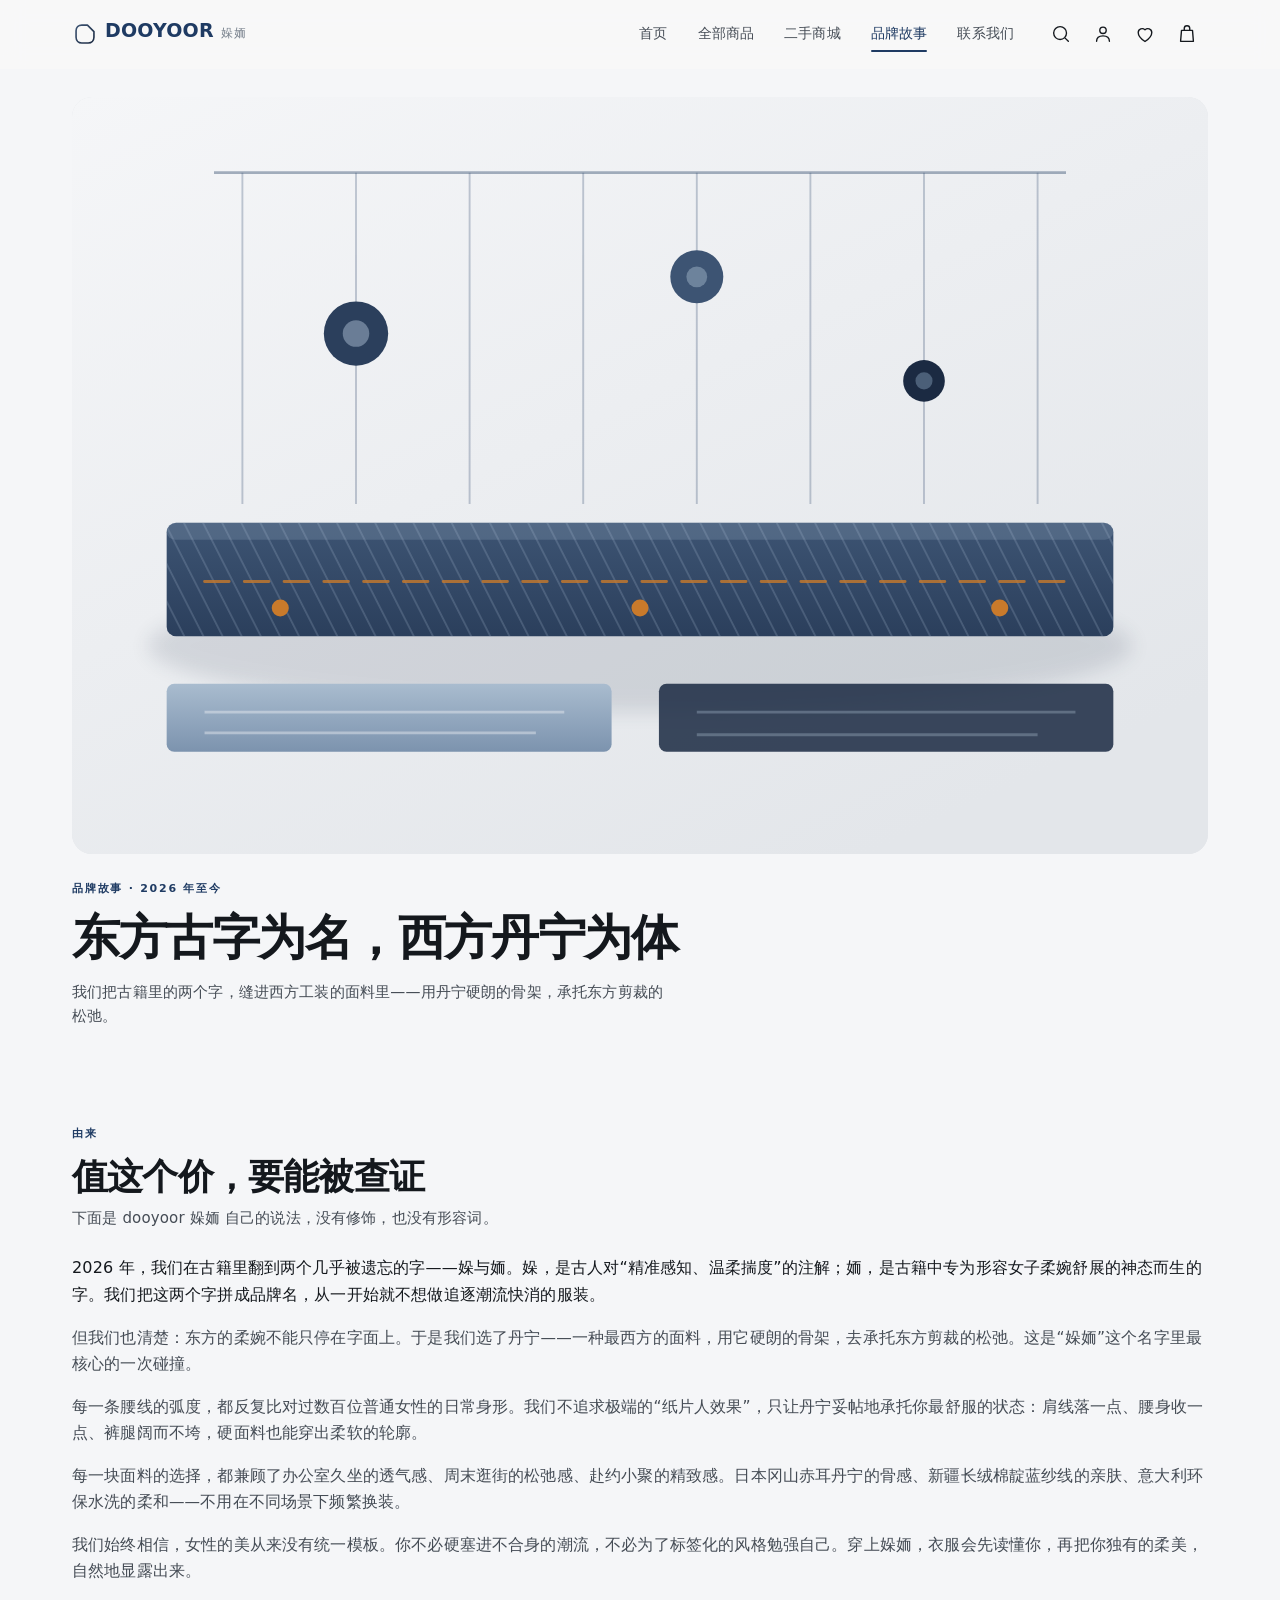
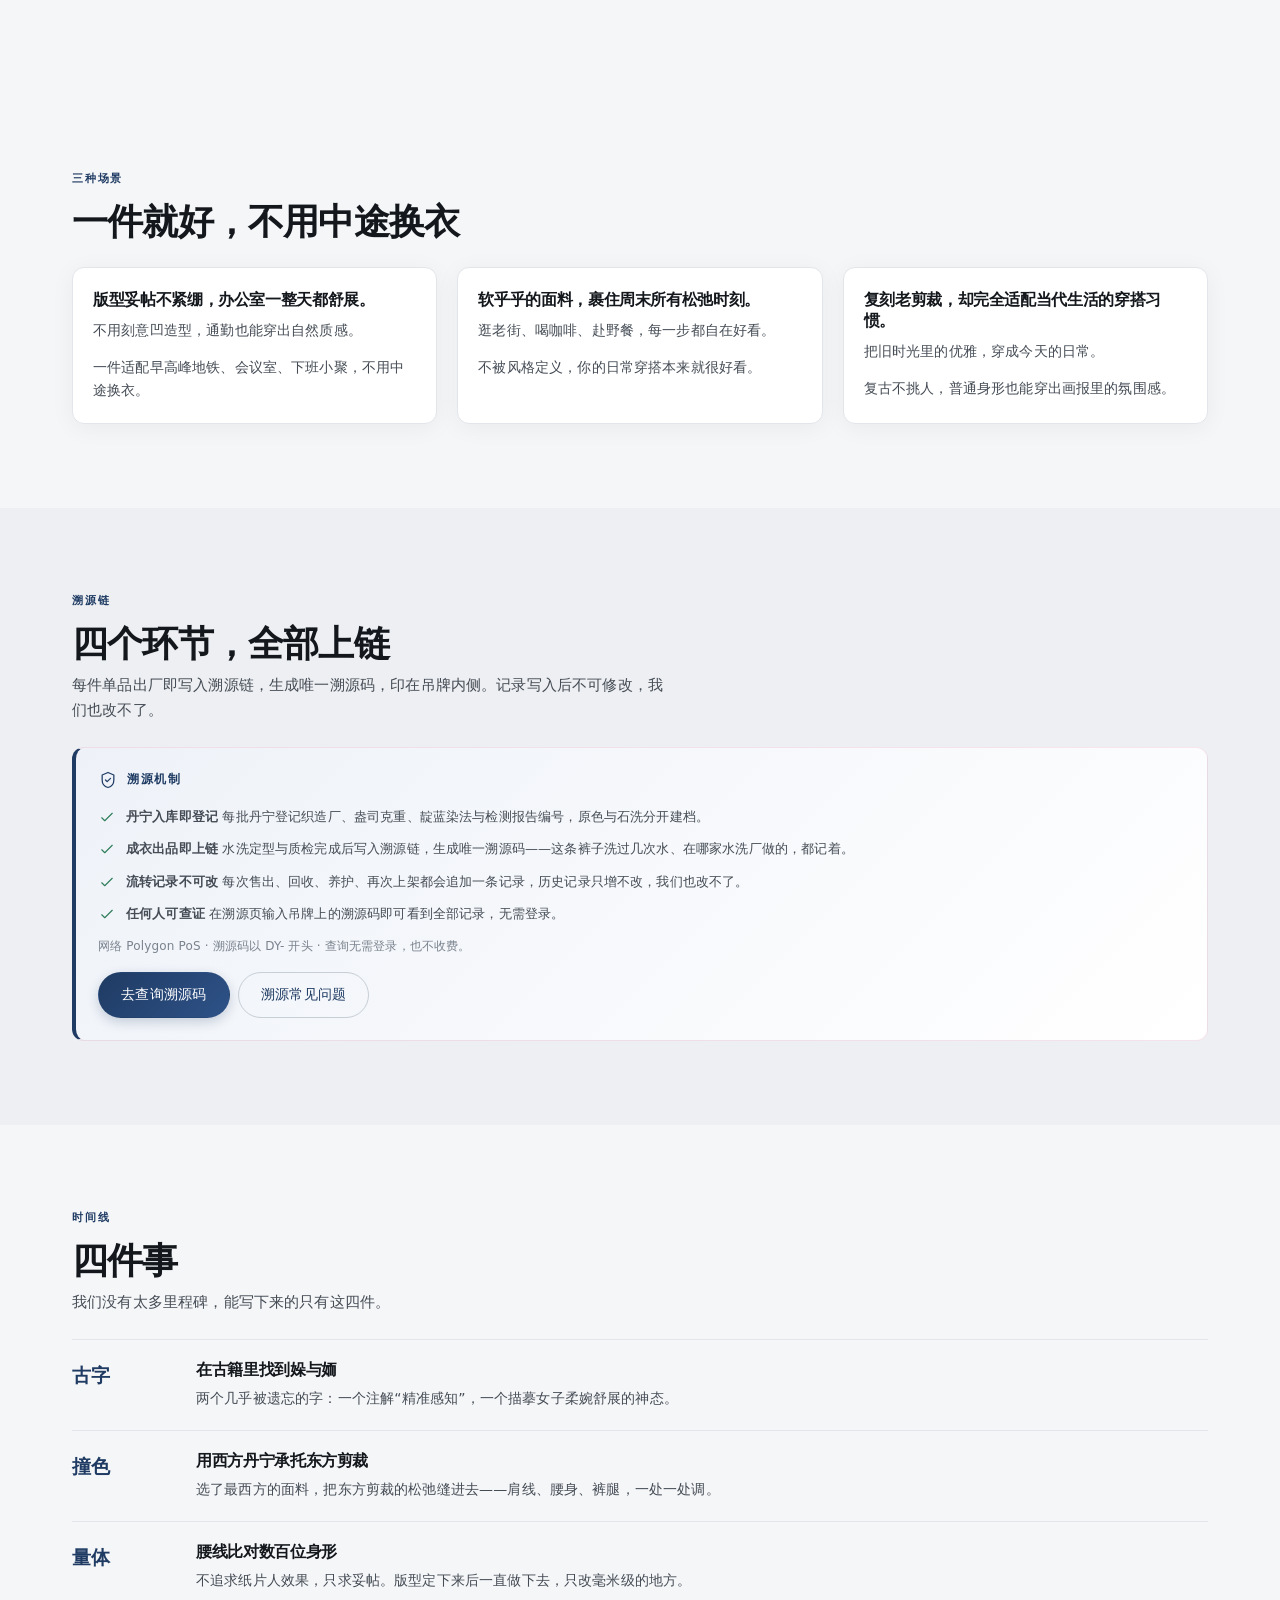
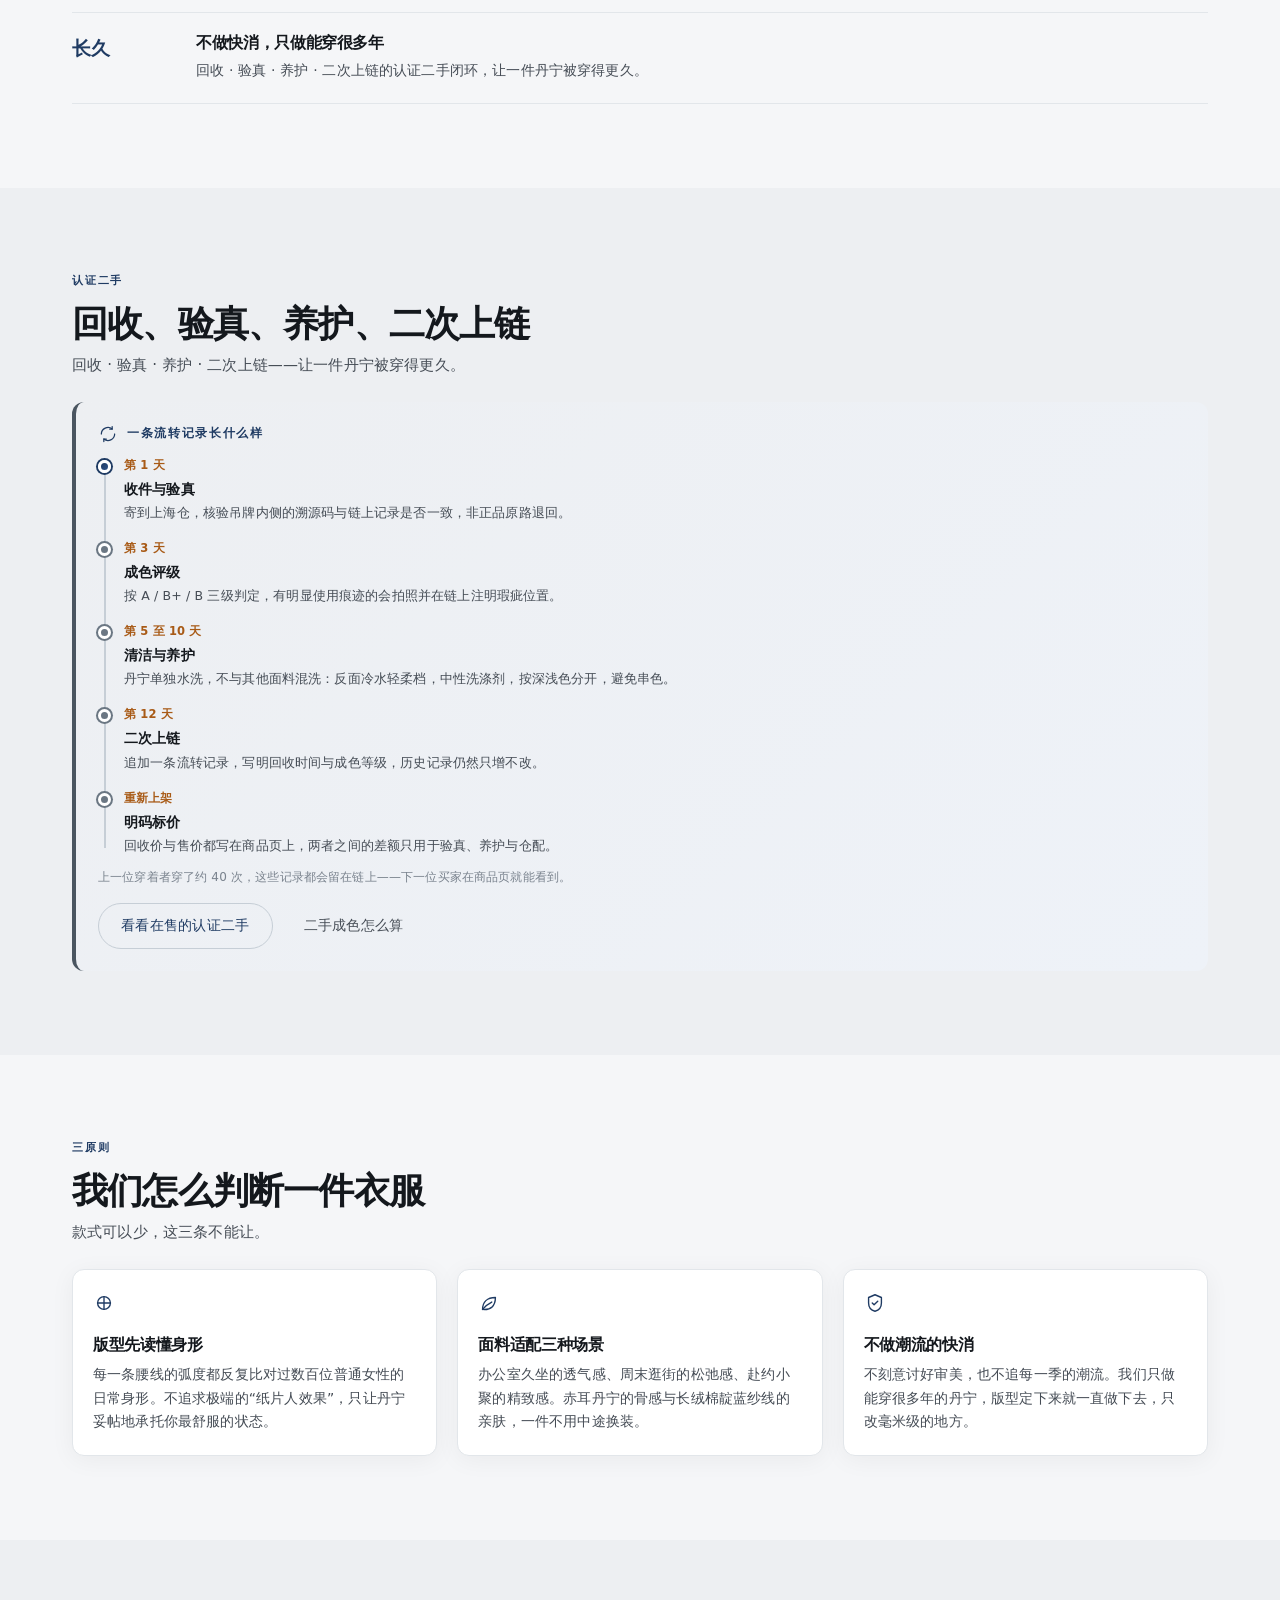
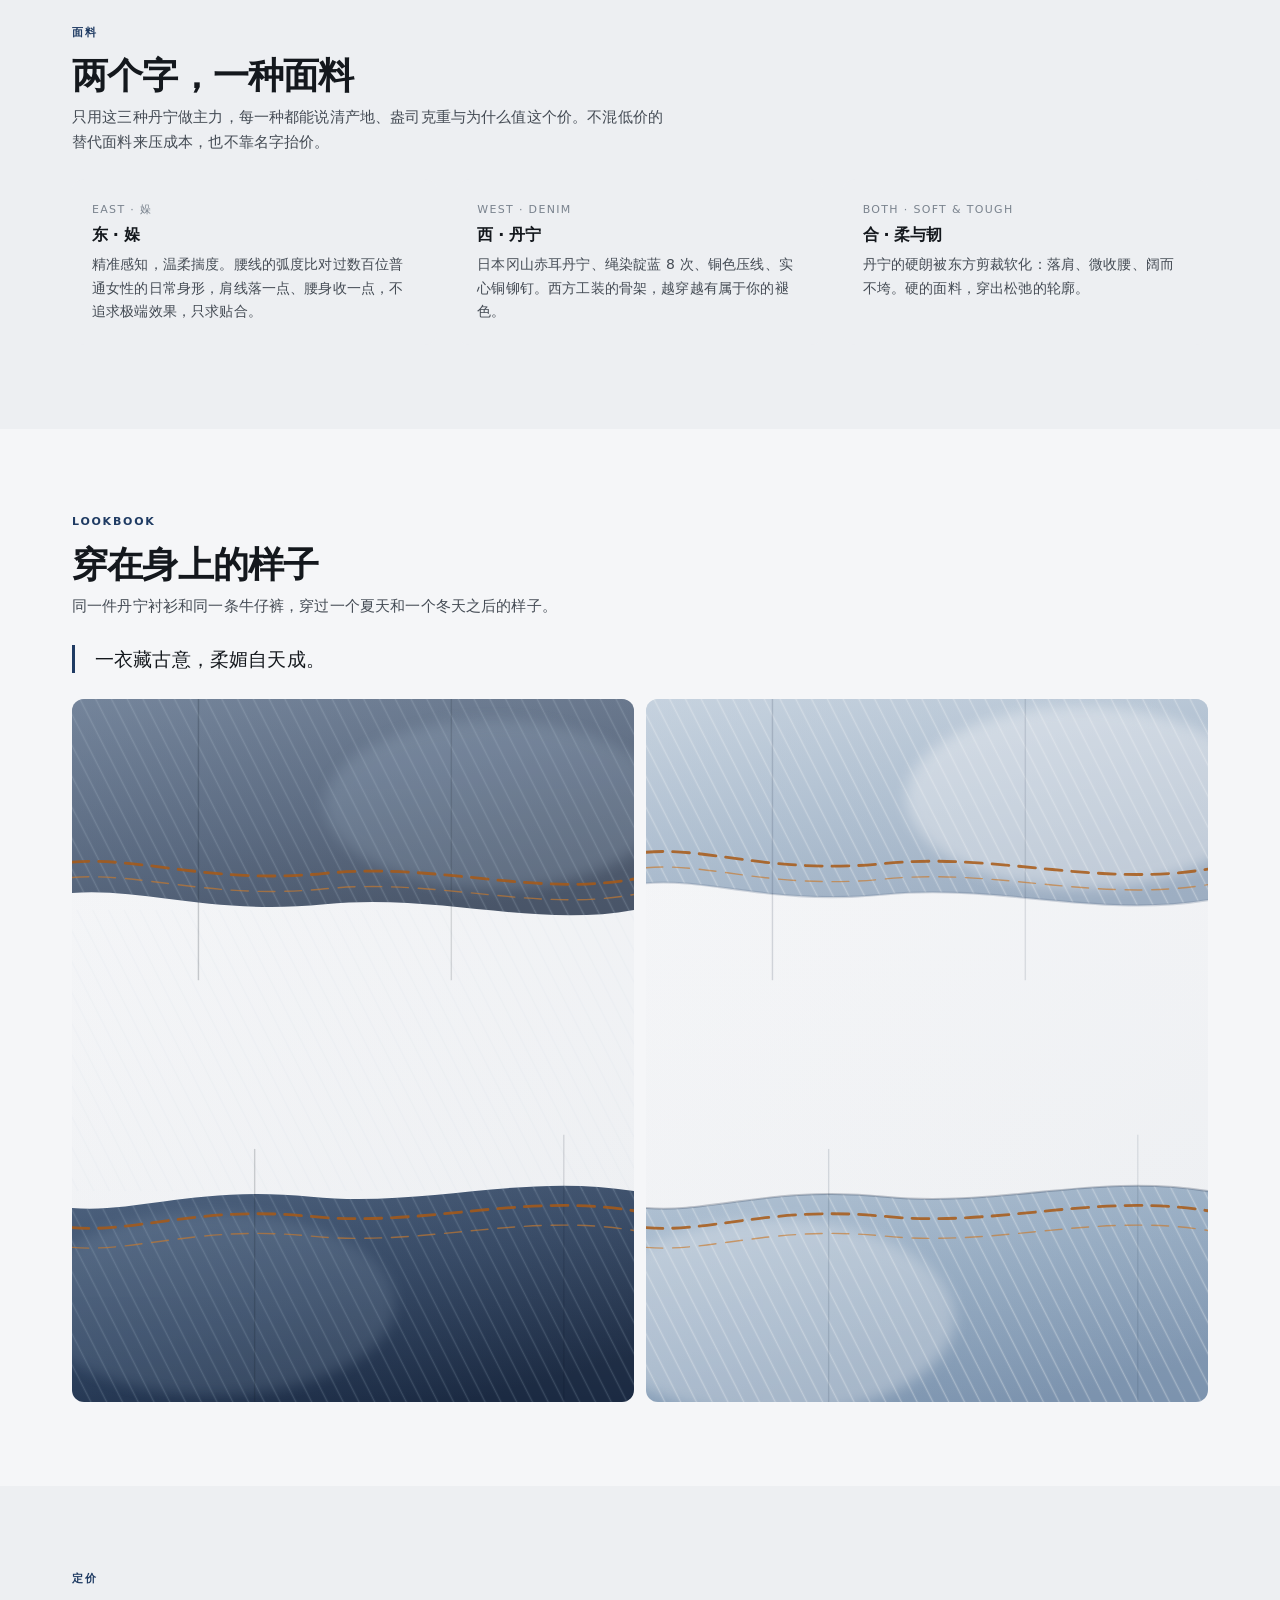
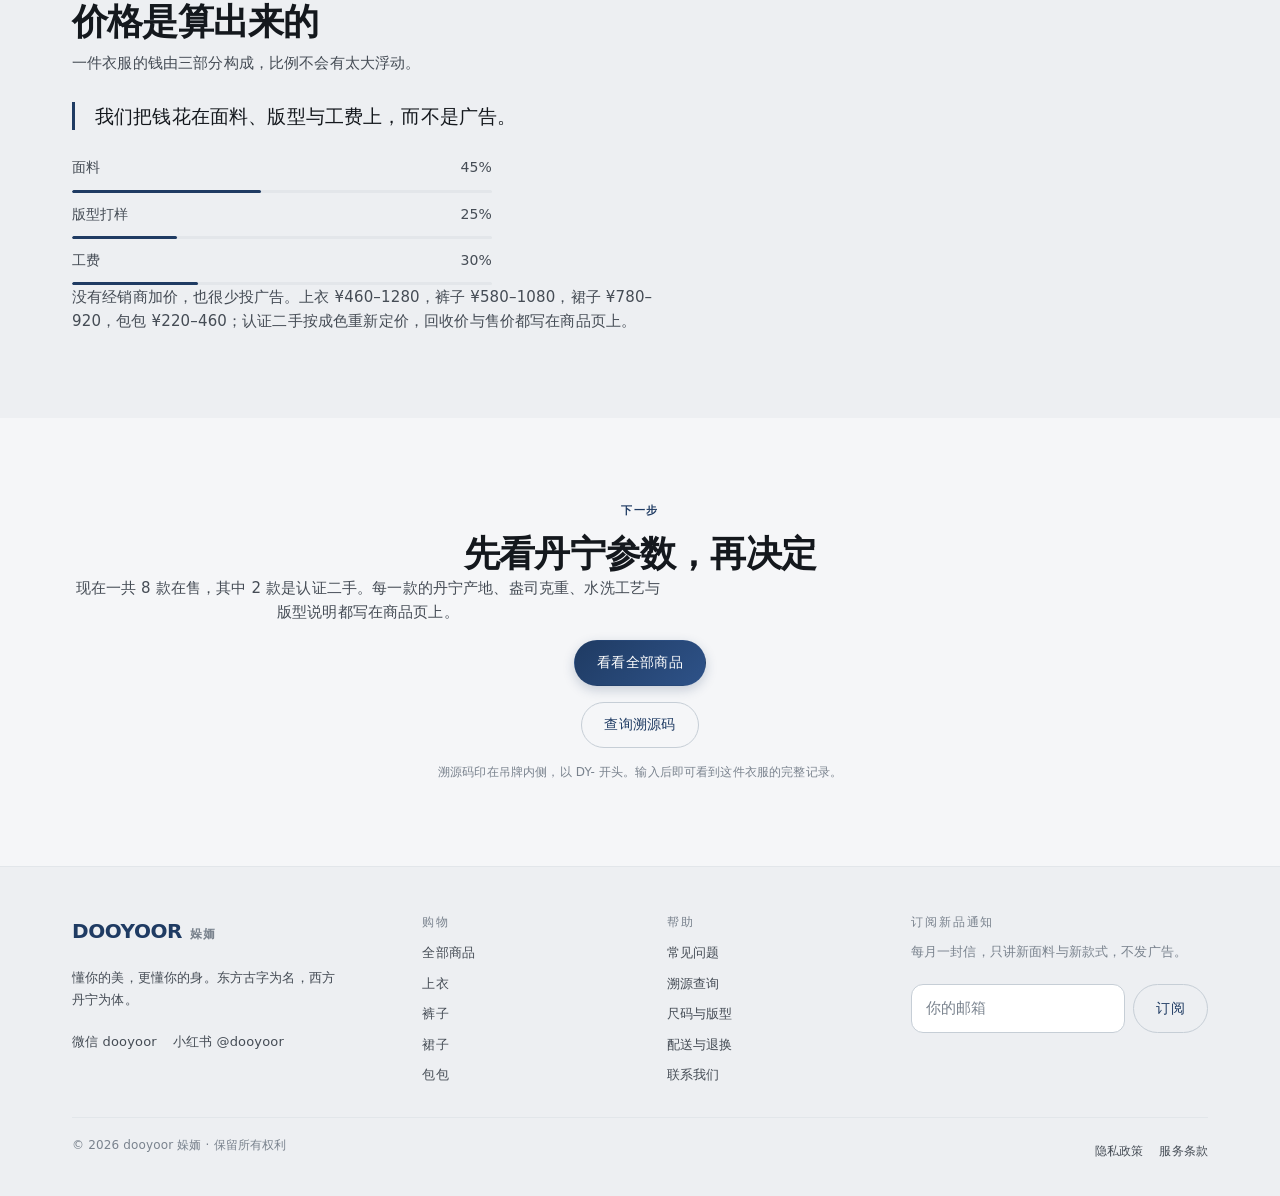
==== commit feec9424: "Add files via upload" ====
--- a/about.html
+++ b/about.html
@@ -138,7 +138,7 @@
           <p class="eyebrow">三种场景</p>
           <h2 class="h2">一件就好，不用中途换衣</h2>
         </div>
-        <div class="pillars">
+        <div class="pillars pillars--stack" data-card-stack>
           <article class="pillar">
             <h3 class="h3">版型妥帖不紧绷，办公室一整天都舒展。</h3>
             <p>不用刻意凹造型，通勤也能穿出自然质感。</p>
@@ -155,6 +155,7 @@
             <p class="chain-note">复古不挑人，普通身形也能穿出画报里的氛围感。</p>
           </article>
         </div>
+        <p class="pillars--stack-hint">左右滑动，翻看三种场景</p>
       </div>
     </section>
 
--- a/css/style.css
+++ b/css/style.css
@@ -2460,8 +2460,54 @@
 .pdp-short-story .quote p { margin-bottom: .35em; }
 .pdp-short-story .quote p:last-child { margin-bottom: 0; }
 
-
-
-
-
-
+/* ==========================================================================
+   32. 三种场景：桌面三栏 → 手机叠压卡堆（居中吸附 + 逐张揭开）
+   只作用于 .pillars--stack，不影响其它复用 .pillars 的板块。
+   桌面端（≥768px）不加任何规则，保持原有三栏 grid。
+   ========================================================================== */
+.pillars--stack-hint { display: none; }
+
+@media (max-width: 767px) {
+  .pillars--stack {
+    display: flex;
+    flex-wrap: nowrap;
+    gap: 0;                        /* 叠压靠负 margin，不用 gap */
+    overflow-x: auto;
+    overflow-y: hidden;
+    scroll-snap-type: x mandatory;
+    scroll-padding-inline: 6%;     /* 与下面的 padding 配合，让 88% 宽的卡居中 */
+    padding-inline: 6%;
+    margin-inline: calc(var(--gutter) * -1);
+    padding-bottom: 8px;
+    scrollbar-width: none;
+    -webkit-overflow-scrolling: touch;
+  }
+  .pillars--stack::-webkit-scrollbar { display: none; }
+
+  .pillars--stack > .pillar {
+    flex: 0 0 88%;
+    min-width: 0;
+    margin-inline: -14%;           /* 相邻卡片互相叠压，形成卡堆 */
+    scroll-snap-align: center;
+    transform-origin: 50% 100%;    /* 从底部缩放，像牌堆往下压 */
+    transition: transform .28s var(--ease), opacity .28s var(--ease);
+    will-change: transform;
+  }
+  /* 首尾卡片的负 margin 方向要抵消，避免出现空白 */
+  .pillars--stack > .pillar:first-child { margin-left: 0; }
+  .pillars--stack > .pillar:last-child { margin-right: 0; }
+
+  .pillars--stack-hint {
+    display: block;
+    margin-top: 10px;
+    text-align: center;
+    font-size: 12px;
+    color: var(--ink-3);
+  }
+}
+
+
+
+
+
+
